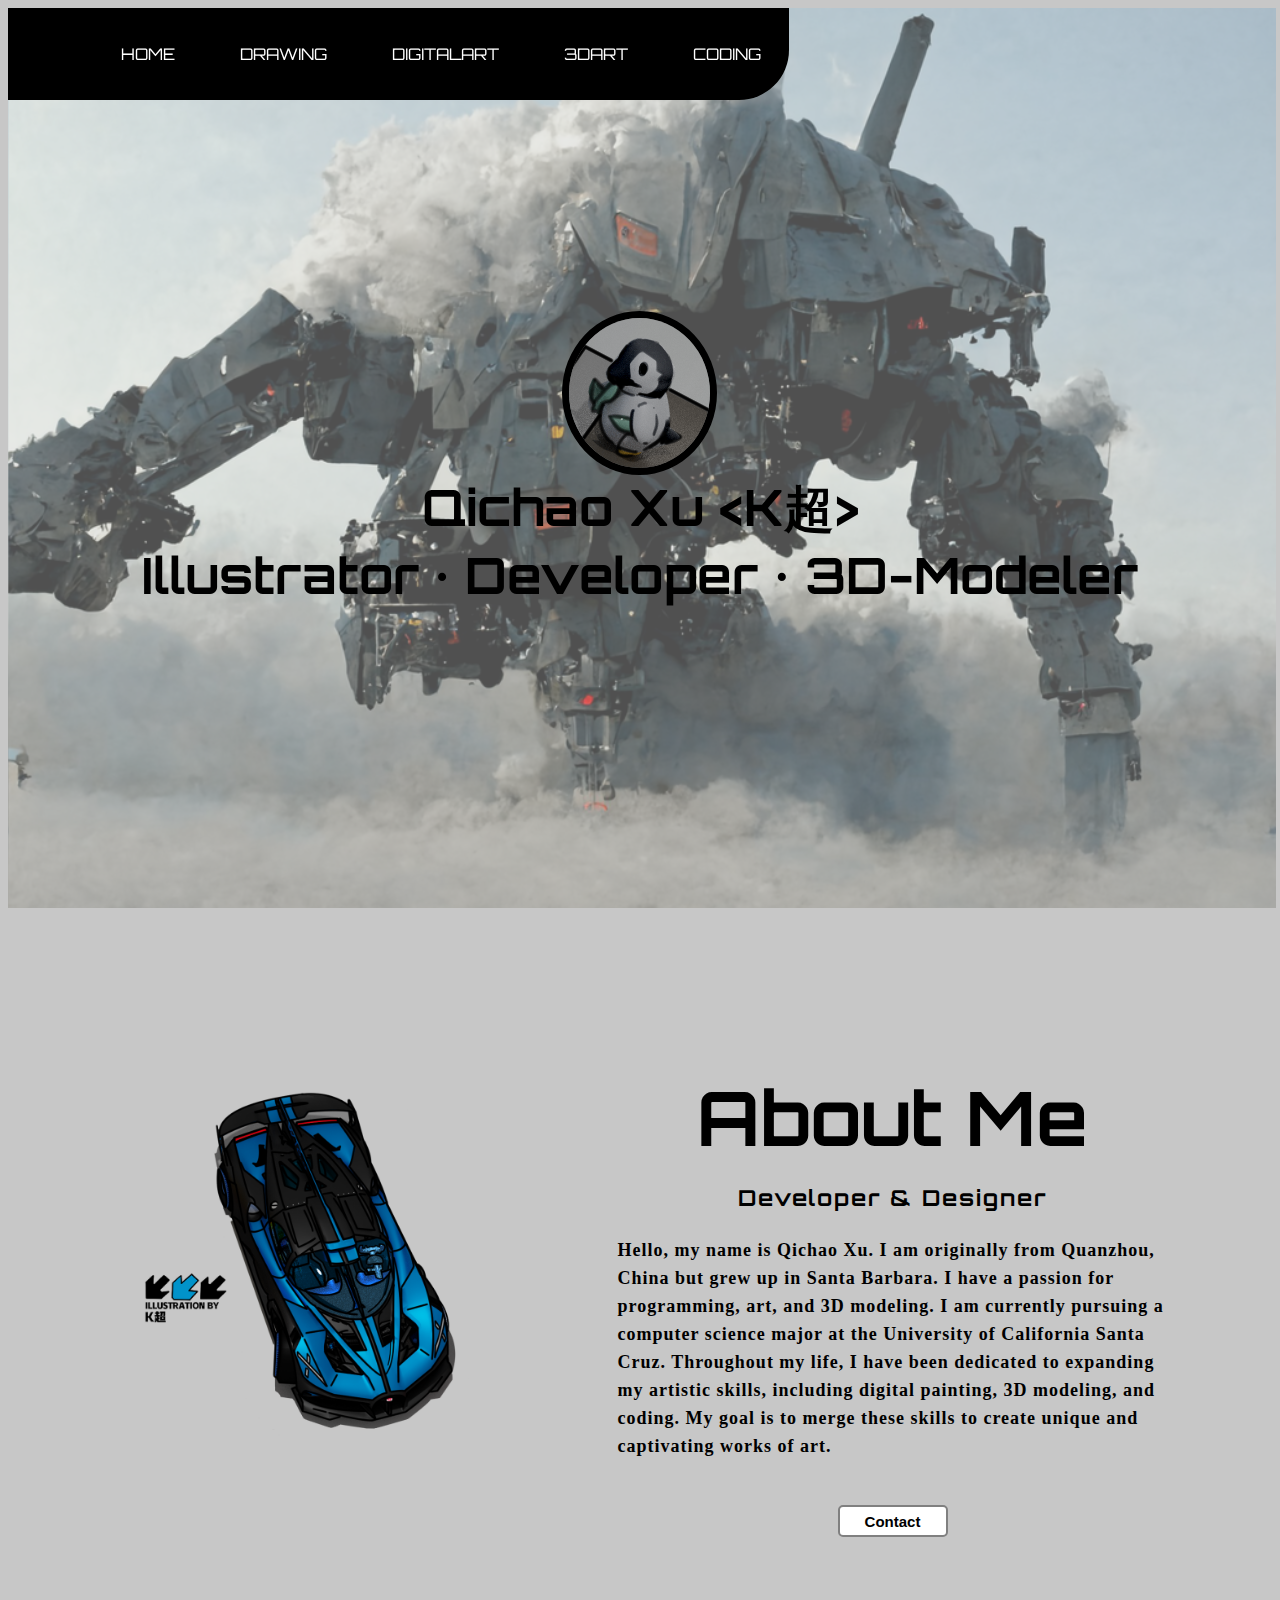
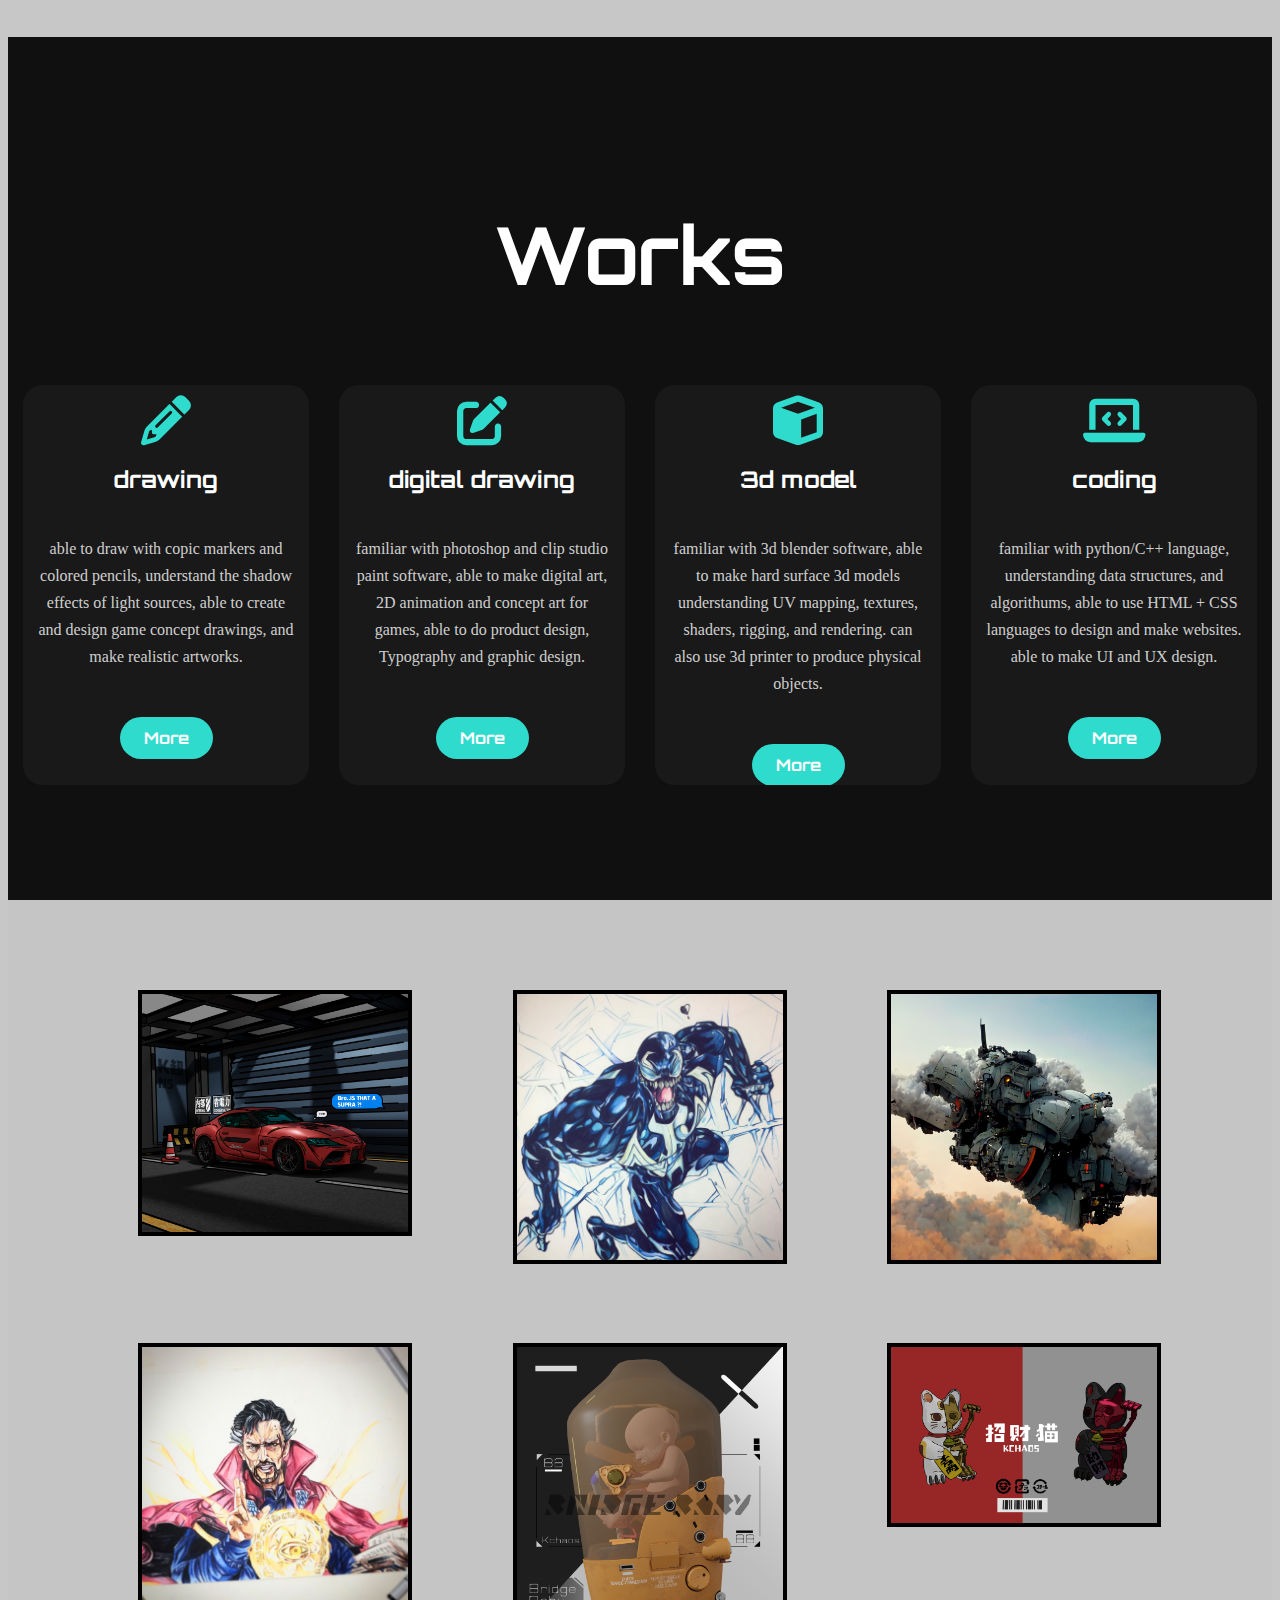
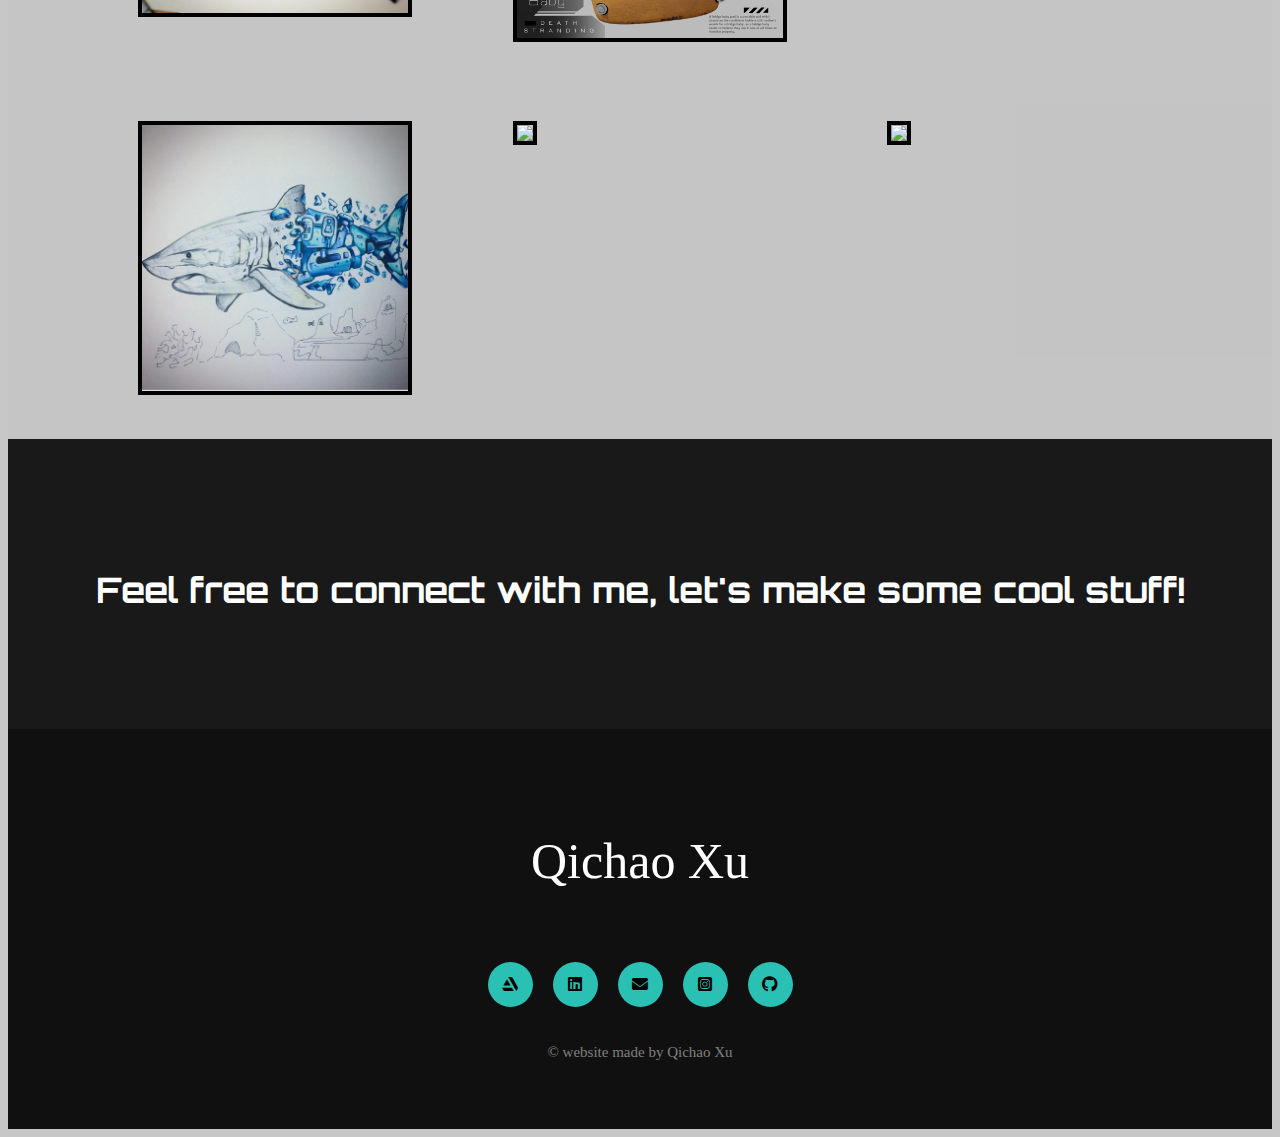
==== index.html @ c6138698 "Update index.html" ====
<!DOCTYPE html>
<html lang="en">

<head>
    <meta charset="UTF-8">
    <meta name="viewport" content="width = device-width,initial-scale = 1.0">
    <link rel="stylesheet" href="kchaos.css">
    <script src="nav.js" defer></script>
    <title>kchaos's website</title>
    <link rel = "shortcut icon" type = "image/png" href = "images/icon.jpg">

</head>
<!---navigate bar-->

<body>
    <header class="primary-header flex">
        <!--logo 
        div
            <img
        </div-->
        <!--<button class="mobile-nav-toggle" data-visible = "false" aria-controls="primary-navigation" aria-expanded="false">
            <span class="sr-only">Menu</span>
            
        </button>-->
            <nav>
                <input type = "checkbox" id = "check">
                <label for = "check" class = "checkbtn">
                    <i class = "fas fa-bars"></i>
                </label>
                <ul id="primary-navigation" class="primary-navigation flex">
                    <li class="active"><a href="index.html">
                        <span aria-hidden="true"></span>Home
                    </a></li>
                    <li><a href="drawing.html">
                        <span aria-hidden="true"></span>Drawing
                    </a></li>
                <li><a href="digitaldrawing.html">
                        <span aria-hidden="true"></span>DigitalArt
                    </a></li>
                <li><a href="modeling.html">
                        <span aria-hidden="true"></span>3DArt
                    </a></li>
                <li><a href="coding.html">
                        <span aria-hidden="true"></span>Coding
                    </a></li>
                </ul>
            </nav>
    </header>
    <!--background image-->
    <span id="home"></span>
    <div class="background-img">
        <!--links for font-->
        <link rel="preconnect" href="https://fonts.googleapis.com">
        <link rel="preconnect" href="https://fonts.gstatic.com" crossorigin>
        <link href="https://fonts.googleapis.com/css2?family=Orbitron:wght@700&display=swap" rel="stylesheet">
    </div>
    <!--top container-->
    <section class="home">
        <div class="container">
            <div class="profile">
                <img src="images/ICE..png">
                <div>
                    <h1>Qichao Xu &#60;K超&#62;</h1>
                    <h5>Illustrator &#183; Developer
                        &#183; 3D-Modeler</h5>
                </div>
            </div>

        </div>
    </section>

    <!--about section-->
    <section class="about">
        <div class="main">
            <div><img src="images/buggaFINAL.png"></div>
            <div class="about-text">
                <div>
                <h2><span id="about"></span>About Me</h2>
                <h5>Developer & <span>Designer</span></h5>
                <p>Hello, my name is Qichao Xu. I am originally from Quanzhou, China but grew up in Santa Barbara. I have a passion for programming, art, and 3D modeling. I am currently pursuing a computer science major at the University of California Santa Cruz. Throughout my life, I have been dedicated to expanding my artistic skills, including digital painting, 3D modeling, and coding. My goal is to merge these skills to create unique and captivating works of art.

                 <p>
                </div>
                <a href="#social"><button class="all-button">Contact</button></a>
            </div>
        </div>
    </section>

    <!--box section-->
    <section>
        <link rel="stylesheet" href="https://cdnjs.cloudflare.com/ajax/libs/font-awesome/6.2.0/css/all.min.css">
        <!--links for the icon-->
        <div class="service">
            <span id="work"></span>
            <div class="title-bar">
                <h2>Works</h2>
            </div>
            <div class="box">
                <div class="card">
                    <i class="fa-solid fa-pencil"></i>
                    <h5>drawing</h5>
                        <div class="pra">
                            <div>
                            <p>able to draw with copic markers and colored pencils, understand the shadow effects of light sources, able to create and design game concept drawings, and make realistic artworks.</p>
                            <p style="text-align: center;">
                                <a class="button" href="/drawing.html">More</a>
                            </p>
                            </div>
                        </div>
                </div>

                <div class="card">
                    <i class="fa-solid fa-pen-to-square"></i>
                    <h5>digital drawing</h5>
                        <div class="pra">
                            <div>
                            <p>familiar with photoshop and clip studio paint software, able to make digital art, 2D animation and concept art for games, able to do product design, Typography and graphic design.</p>
                            <p style="text-align: center;">
                                <a class="button" href="digitaldrawing.html">More</a>
                            </p>
                            </div>
                        </div>
                </div>

                <div class="card">
                    <i class="fa-solid fa-cube"></i>
                    <h5>3d model </h5>
                        <div class="pra">
                            <div>
                            <p>familiar with 3d blender software, able to make hard surface 3d models understanding UV mapping, textures, shaders, rigging, and rendering. can also use 3d printer to produce physical objects.</p>
                            <p style="text-align: center;">
                                <a class="button" href="modeling.html">More</a>
                            </p>
                            </div>
                        </div>
                </div>
                <div class="card">
                    <i class="fa-solid fa-laptop-code"></i>
                    <h5>coding</h5>
                        <div class="pra">
                            <div>
                            <p>familiar with python/C++ language, understanding data structures, and algorithums, able to use HTML + CSS languages to design and make websites. able to make UI and UX design.</p>
                            <p style="text-align: center;">
                                <a class="button" href="coding.html">More</a>
                            </p>
                            </div>
                        </div>
                </div>
            </div>
        </div>
    </section>

    


    

    <!--prject section-->

    <div class="art-grid">
        <div>
            <img class="artworks" src="images/suprafinal.png">
        </div>
        <div>
            <img class="artworks" src="images/venom.jpg">
        </div>
        <div>
            <img class="artworks" src="images/mecha5.png">
        </div>
        <div>
            <img class="artworks" src="images/doctor strange.jpg">
        </div>
        <div>
            <img class="artworks" src="images/bbpod.png">
        </div>
        <div>
            <img class="artworks" src="images/luckycat.png">
        </div>
        <div>
            <img class="artworks" src="images/shark.jpg">
        </div>
        <div>
            <img class="artworks" src="images/kojimap.jpg">
        </div>
        <div>
            <img class="artworks" src="images/doraemon..png">
        </div>
    </div>


    <!--contact info-->
    <div class="contactinfo"><span id="social"></span>
        <p>Feel free to connect with me, let's make some cool stuff!</p>
    </div>

    <!--footer-->
    <footer>
        <p style="font-size:50px;color:white;">Qichao Xu</p>
        <div class="social">
            <a href="https://kchaosx.artstation.com/" target="_blank"><i class="fa-brands fa-artstation"></i></a>
            <a href="https://www.linkedin.com/in/qichao-xu-5527231b6/" target="_blank"><i class="fa-brands fa-linkedin"></i></a>
            <a href="mailto:qichaoxu805@gmail.com"><i class="fa-solid fa-envelope"></i></a>
            <!--<a href="#"><i class="fa-brands fa-weixin"></i></a>-->
            <a href="https://www.instagram.com/kachxw_x/" target="_blank"><i class="fa-brands fa-square-instagram"></i></a>
            <a href="https://github.com/qxu1" target = "_blank"><i class="fa-brands fa-github"></i></a>
        </div>
        <p style="font-size:15px;color:gray;"> © website made by Qichao Xu</p>
    </footer>
</body>

</html>
---- kchaos.css ----
.background-img {
    height: 100vh;
    width: 99.1%;
    background-image: url("images/mecha4.png");
    opacity: 60%;
    background-size: cover;
    background-position: center;
    position: absolute;
    overflow: hidden;
}

.drawing-background {
    height: 100vh;
    width: 99.1%;
    background-image: url("images/lineart2.jpg");
    opacity: 60%;
    background-size: cover;
    background-position: center;
    position: absolute;
}

.digitaldrawing-background {
    height: 100vh;
    width: 99.1%;
    background-image: url("images/mecha5.png");
    opacity: 40%;
    background-size: cover;
    background-position: center;
    position: absolute;
}
.coding-background {
    height: 100vh;
    width: 99.1%;
    background-image: url("images/mecha7.png");
    opacity: 40%;
    background-size: cover;
    background-position: center;
    position: absolute;
}

.modeling-background {
    height: 100vh;
    width: 99.1%;
    opacity: 40%;
    background-size: cover;
    background-position: center;
    position: absolute;
}
body{
    overflow-x: hidden;
    background-color: #c4c4c4f3;
}
/**navigation**/


nav {
    font-family: Orbitron;
    background-color: #000000;
    padding: 20px;
    position: fixed;
    border-bottom-right-radius: 50px;
    z-index: 50;

}

nav ul {
    float: left;
}

nav li {
    display: inline;
    padding-left: 45px;
}

nav li a {
    color: white;
    text-decoration: none;
    padding: 8px;
    transition: .3s ease;
    text-transform: uppercase
}

nav li a:hover {
    color:white;
    background-color: #33ffeed8;
    border-radius: 100px;

}

nav ul #contact a {
    color: white;
    transition: 1s ease;
}

nav ul #contact a:hover {
    color: black;
    background-color: #eb0869;
    border-radius: 100px;
}

.primary-header {
    align-items: center;
}


    /**background: hsl(0 0% 0% / 0.5);
    backdrop-filter: blur(1rem);**/


@supports (backdrop-filter: blur(1rem)) {
    .primary-navigation {
        background: rgba(0, 0, 0, 0.1);
        backdrop-filter: blur(1rem)
    }
}
.checkbtn{
    font-size:30px;
    color:white;
    float:right;
    line-height:82px;
    margin-right:40px;
    cursor:pointer;
    display:none;
}
#check{
    display:none;
}

@media(max-width:50em) {
 
    .checkbtn{
        display:block;
    }
    .checkbtn:hover{
        transform:scale(1.3);
        transition:0.5s;
    }
    .primary-navigation {
        position: fixed;
        width: 100%;
        height:100vh;
        background: hsl(0 0 40% / 0.9);
        backdrop-filter: blur(0.7rem);
        top:80px;
        left:-110%;
        text-align:center;
        transition: transform 350ms ease-out;
    }
    nav {
        background-color: #000000;
        padding-right: 100%;
        padding-bottom: 2px;
        padding-top:4px;
    
    }
    nav ul li{
        display:block;
        margin-right:100px;
        margin-top:45px;
        line-height: 30px;

    }
    nav ul li a{
        font-size:30px;
        color:#000000;
	background-color: white;
        border-radius: 100px;
    }
    nav li a:hover {
        color:white;
        background-color: gray;
    
    }

    #check:checked ~ ul{
        left:0;
        transition:1s;
    }
}


/**headpage**/
.home {
    font-family: Orbitron;
    min-height: 100vh;
    width: 100%;
    display: flex;
    align-items: center;
    justify-content: center;
    position: relative;
}

.container {
    padding: 2em;
    display: flex;
    grid-gap: 2em;
    grid-template-columns: auto;
}

.container h1 {
    color: black;
    font-size: 4rem;
    text-align: center;
}

.container h5{
    color:black;
    font-size: 3rem;
    text-align: center;
}
.profile img {
    border-radius: 50%;
    border: 7px solid black;
}
@media (max-width:50em) {
    .container h1{
        font-size:30px;
        margin:auto;
    }
    .container h5{
        font-size: 30px;
        margin: 20px 20px 20px;
        padding:auto;
    }
    .profile img {
        border-radius: 50%;
        border: 7px solid black;
        margin:auto;
        display:block;
        
    }

}
@media (min-width:50em) {
    .container h1{
        font-size:50px;
        margin:auto;
    }
    .container h5{
        font-size: 50px;
        margin:auto;
        padding:auto;
    }
    .profile img {
        border-radius: 50%;
        border: 7px solid black;
        margin:auto;
        display:block;
        
    }
}

/**aboutsection**/
.about {
    width: 100%;
    padding: 100px 0px;
    background-color: #c6c6c6f3;
    position: flex;
}

.content-section{
	float: left;
	width: 55%;
}
.image-section{
	float: right;
	width: 40%;
}
.image-section img{
	width: 100%;
	height: auto;
}
.about img {
    height: auto;
    width: 430px;
}

.about-text {
    width: 550px;
    
}

.main {
    width: 1130px;
    max-width: 95%;
    margin: 0 auto;
    display: flex;
    align-items: center;
    justify-content: space-around;
}

.about-text h2 {
    font-family: Orbitron;
    font-size: 75px;
    text-transform: capitalize;
    font-weight: bold;
    margin-bottom: 20px;
    text-align: center;
    position: flex;
}

.about-text h5 {
    font-family: Orbitron;
    color: black;
    font-weight: bold;
    letter-spacing: 2px;
    font-size: 22px;
    margin-bottom: 25px;
    text-transform: capitalize;
    text-align: center;
}

.about-text p {
    color: black;
    letter-spacing: 1px;
    line-height: 28px;
    font-size: 18px;
    margin-bottom: 45px;
    font-weight: bold;
}



.all-button {
    background-color: white;
    color: black;
    border-color: gray;
    border-radius: 5px;
    border-style: solid;
    height: 32px;
    width: 110px;
    font-weight: bold;
    font-size: 15px;
    cursor: pointer;
    transition: background-color 1s;
    color: 1s;
    vertical-align: top;
    margin-left: 40%;

}

.all-button:hover {
    background-color: rgb(85, 85, 85);
    border-color: black;
    color: white;
}

.all-button:active {
    opacity: 0.7;
}
@media screen and (max-width: 768px){
	.main{
	width: 80%;
	display: block;
	margin:auto;
	padding-top:50px;
}
    .about-text{
    width: 80%;
	display: block;
	margin:auto;
}
    .about img {
    height: auto;
    width: 300px;
}
}

/**works**
.art-grid {
    background-color: #c4c4c4f3;
    display: grid;
    grid-template-columns: repeat(1,1fr);
    column-gap: 20px;
    row-gap: 25px;
    padding-bottom: 100px;
}

@media (min-width:900px){
    .art-grid{
        grid-template-columns: 1fr 1fr 1fr;
    }
}
/**/
.service {
    background: #101010;
    width: 100%;
    padding: 100px 0px;
}

.title-bar h2 {
    font-family: Orbitron;
    color: white;
    font-size: 5rem;
    text-align: center;

}

.box {
    display: grid;
    justify-content: center;
    align-items: center;
    min-height: 400px;
}

.card {
    height: 365px;
    width: 335px;
    padding: 20px 35;
    background: #191919;
    border-radius: 20px;
    margin: 15px;
    position: relative;
    overflow: scroll;
    text-align: center;
    display: grid;
    justify-content: center;
    align-items: center;
    min-height: 400px;
}

.card i {
    font-size: 50px;
    display: block;
    text-align: center;
    color: #33ffeed8;
    margin:10px;
}

h5 {
    font-family: Orbitron;
    color: white;
    font-size: 23px;
    margin:10px;
}

.pra p {
    color: rgba(255, 255, 255, 0.8);
    font-size: 16px;
    line-height: 27px;
    margin-bottom: 25px;
    padding:15px;
}

.card .button {
    font-family: Orbitron;
    background-color: #33ffeed8;
    color: white;
    text-decoration: none;
    border: 2px solid transparent;
    font-weight: bold;
    padding: 9px 22px;
    border-radius: 30px;
    transition: .4s;

}

.card .button:hover {
    color: black;
    background-color: #eb0869;
    cursor: pointer;
}
/**alternatiev**/

/**contact**/
.contactinfo {
    width: 100%;
    height: 290px;
    background: #191919;
    display: flex;
    align-items: center;
    flex-direction: column;
    justify-content: center;
}

.contactinfo p {
    font-family: Orbitron;
    color: white;
    font-size: 2.2rem;
    font-weight: bold;
    margin-bottom: 25px;
    text-align:center;
}

footer {
    position: relative;
    width: 100%;
    height: 400px;
    background: #101010;
    display: flex;
    flex-direction: column;
    align-items: center;
    justify-content: center;

}
@media (max-width:50em) {
    .contactinfo p {
        font-family: Orbitron;
        color: white;
        font-size: 20px;
        font-weight: bold;
        margin-bottom: 25px;
        text-align:center;
    }

}

.social {
    display: flex;
}

.social a {
    width: 45px;
    height: 45px;
    display: flex;
    align-items: center;
    justify-content: center;
    background: #33ffeebd;
    border-radius: 50%;
    margin: 22px 10px;
    color: black;
    text-decoration: none;
}

.social a:hover {
    transform: scale(1.3);
    transition: .3s;
}
/**artwork**/
.artworks {
    border: 4px solid black;
    width: 75%;
    margin-top: 50px;
    margin-left: 50px;

}

.art-grid {
    background-color: #c4c4c4f3;
    display: grid;
    grid-template-columns: repeat(1, 1fr);
    column-gap: 20px;
    row-gap: 25px;
    padding: 40px 80px;
}

@media (min-width:900px) {
    .art-grid {
        grid-template-columns: 1fr 1fr 1fr;
    }
    .box {
        display: flex;
        justify-content: center;
        align-items: center;
        min-height: 400px;
    }
}


/**.artworks:hover {
    transform: scale(1.2);
    transition: 1s;
}**/

::-webkit-scrollbar
{
    width: 5px;

}
::-webkit-scrollbar-thumb{
    background: linear-gradient(transparent,#33ffeed8);
    border-radius: 6px;
}
::-webkit-scrollbar-track{
    background:#101010;
}
::-webkit-scrollbar-corner{
    background:#101010;
}
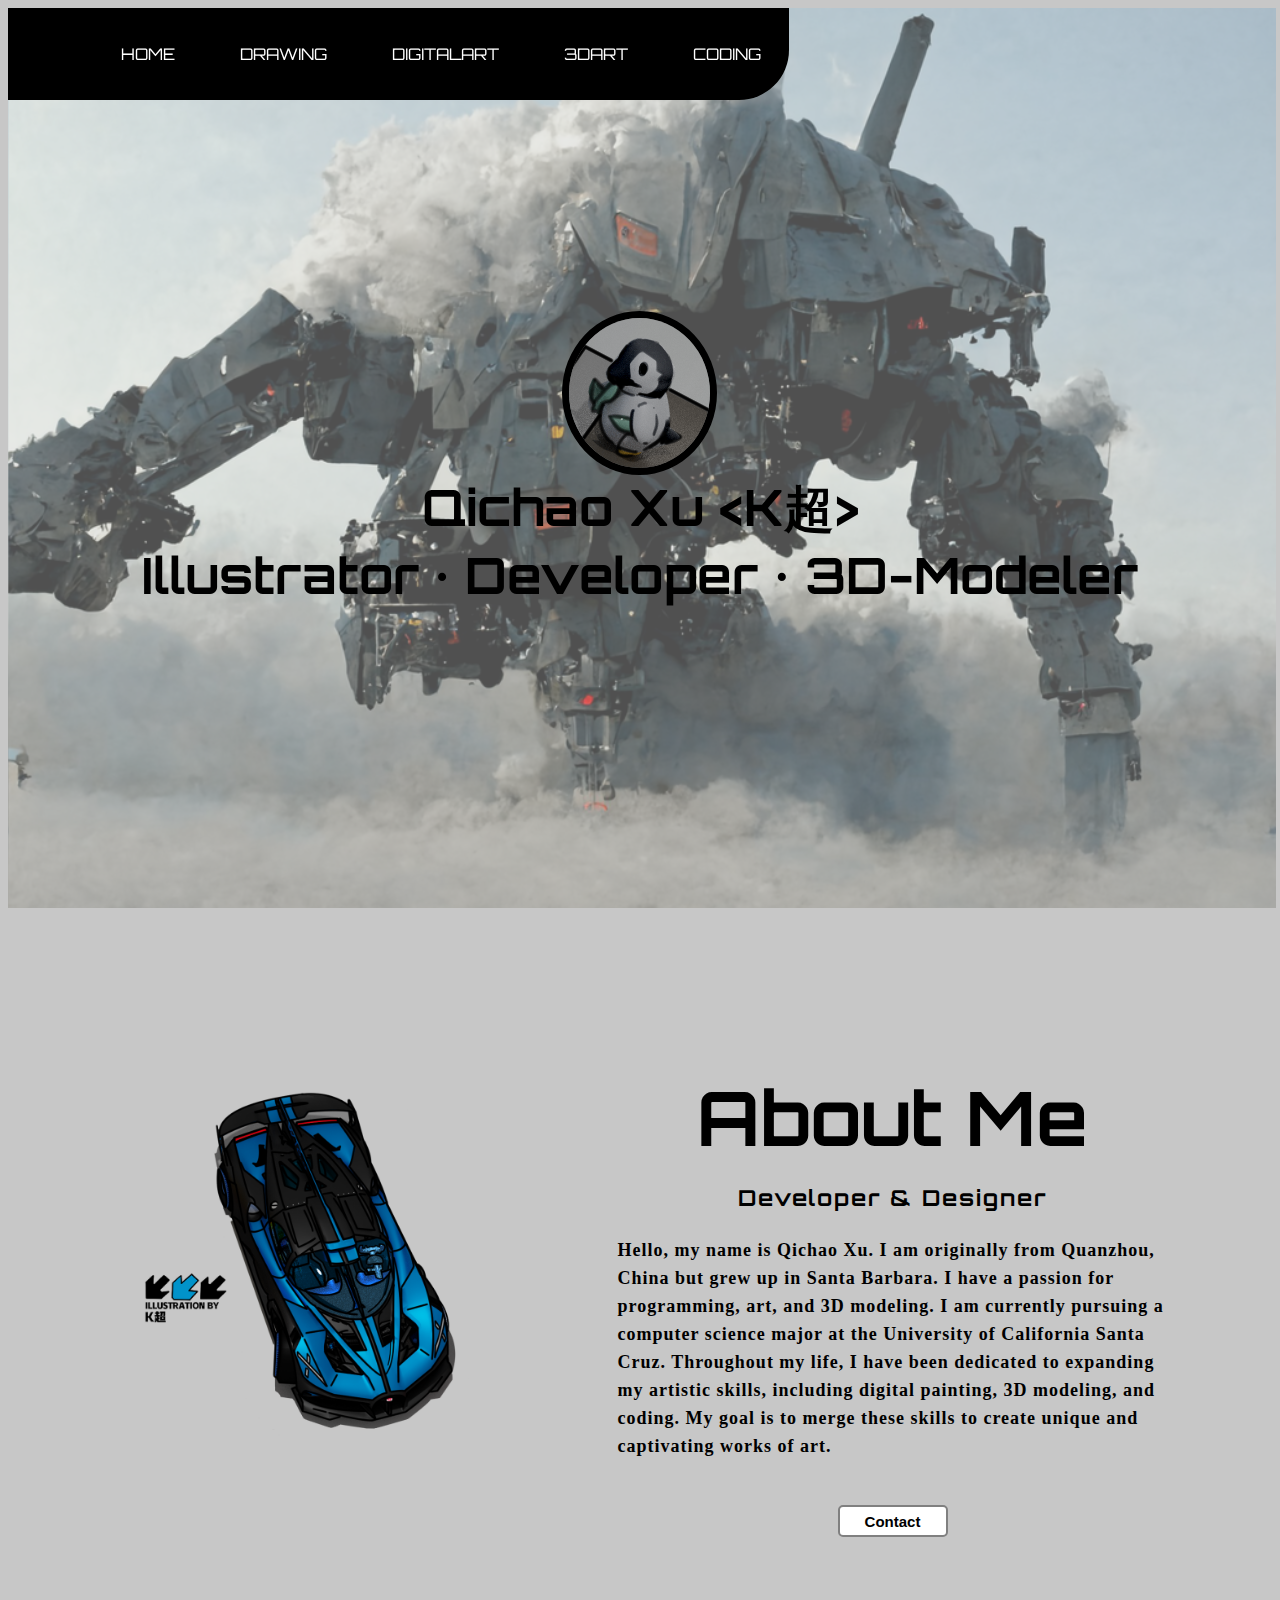
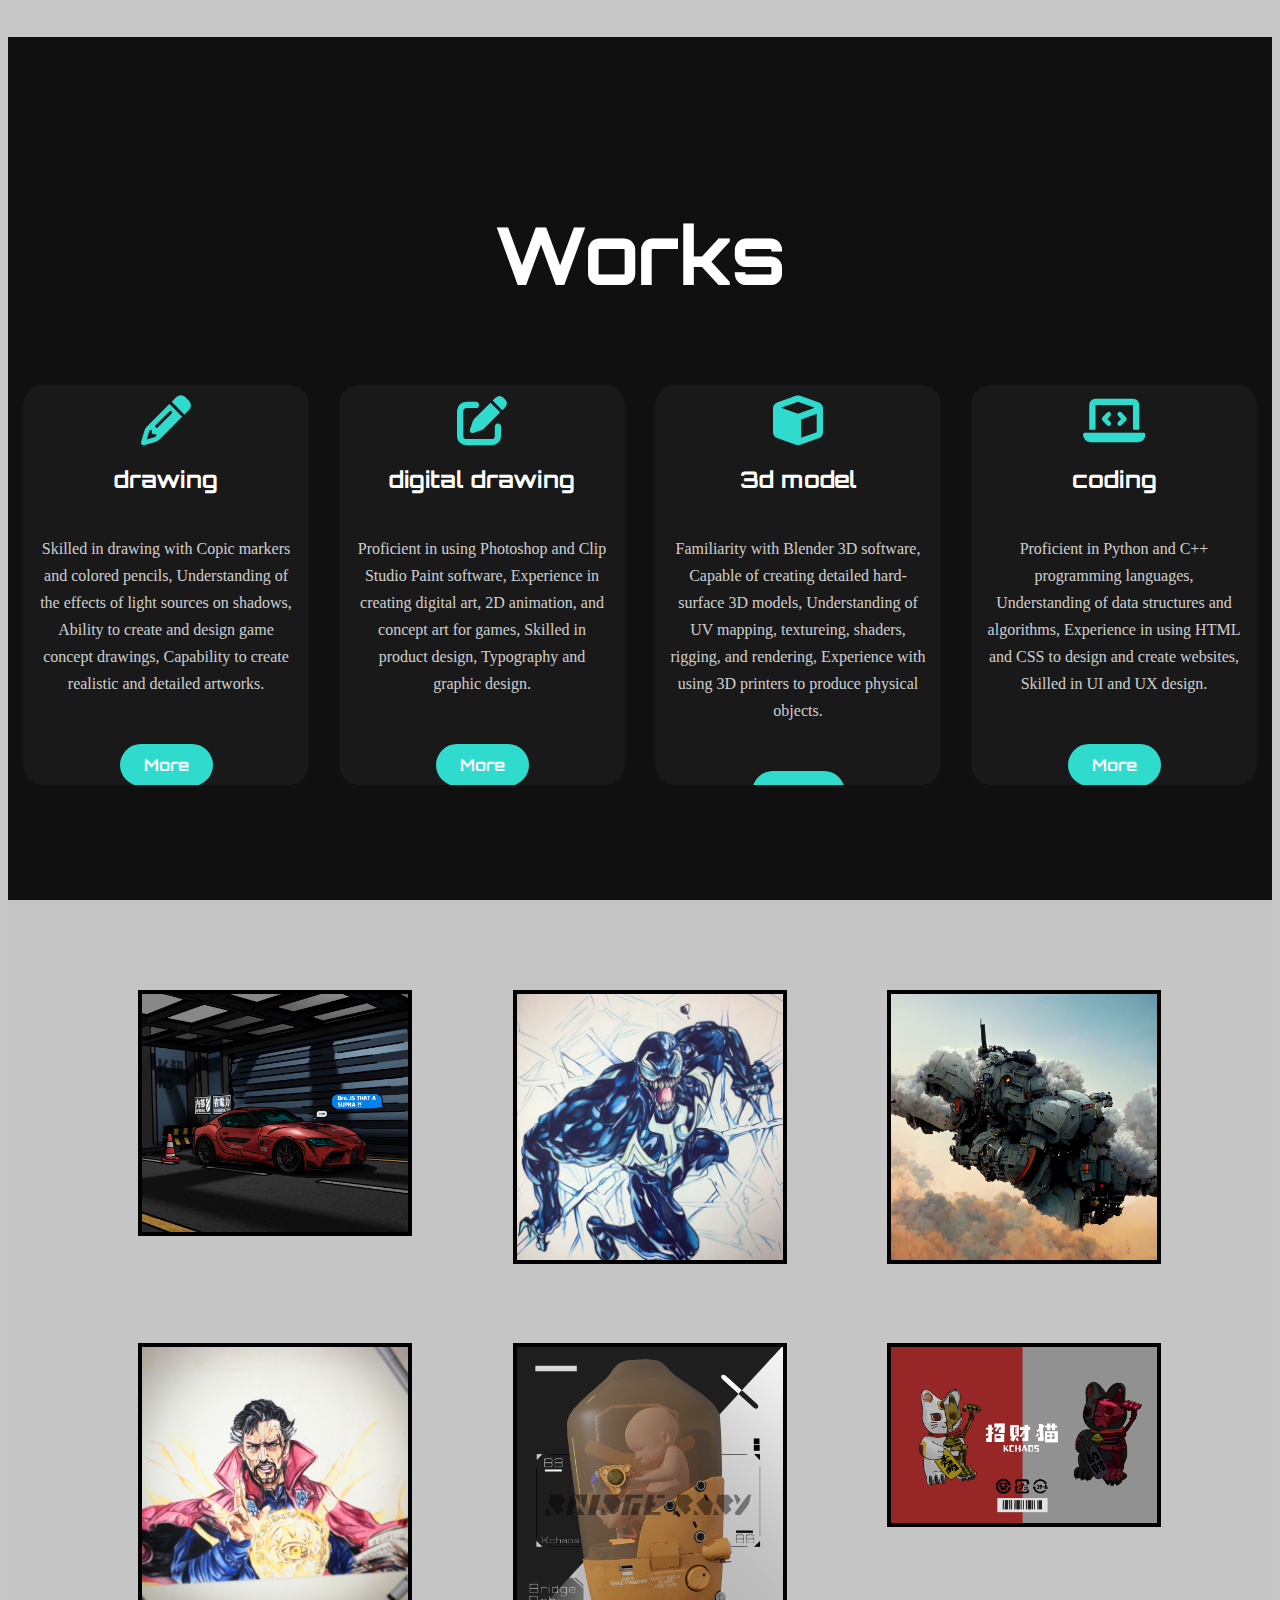
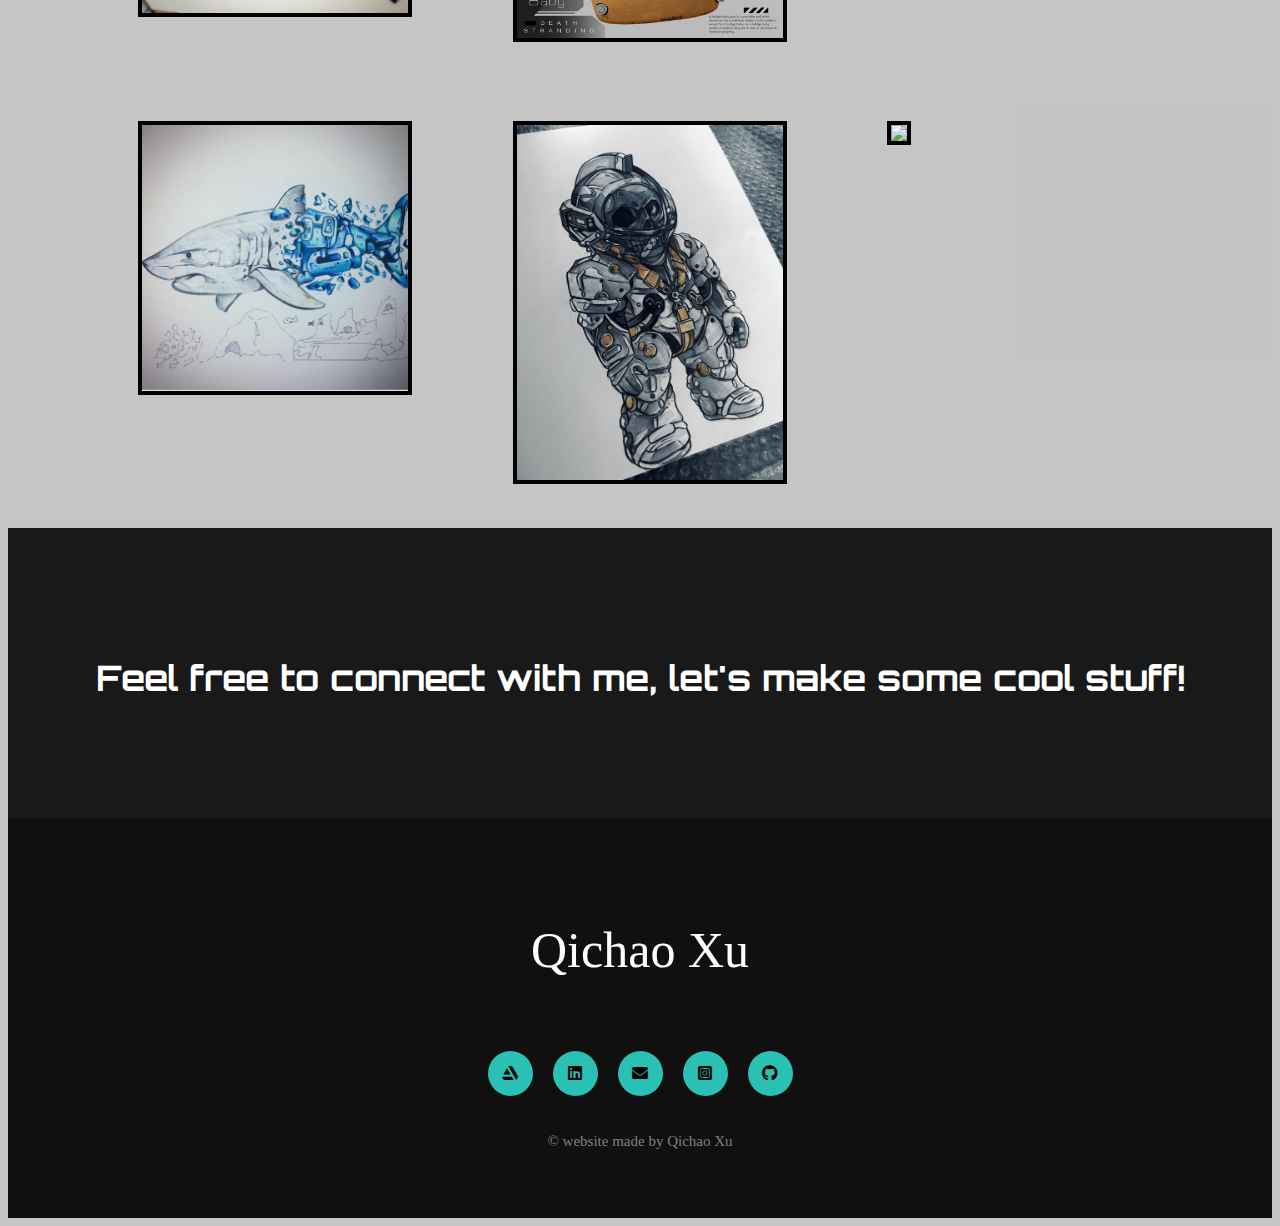
==== commit 4ab6c99e: "Update index.html" ====
--- a/index.html
+++ b/index.html
@@ -101,7 +101,7 @@
                     <h5>drawing</h5>
                         <div class="pra">
                             <div>
-                            <p>able to draw with copic markers and colored pencils, understand the shadow effects of light sources, able to create and design game concept drawings, and make realistic artworks.</p>
+                            <p>Skilled in drawing with Copic markers and colored pencils, Understanding of the effects of light sources on shadows, Ability to create and design game concept drawings, Capability to create realistic and detailed artworks.</p>
                             <p style="text-align: center;">
                                 <a class="button" href="/drawing.html">More</a>
                             </p>
@@ -114,7 +114,7 @@
                     <h5>digital drawing</h5>
                         <div class="pra">
                             <div>
-                            <p>familiar with photoshop and clip studio paint software, able to make digital art, 2D animation and concept art for games, able to do product design, Typography and graphic design.</p>
+                            <p>Proficient in using Photoshop and Clip Studio Paint software, Experience in creating digital art, 2D animation, and concept art for games, Skilled in product design, Typography and graphic design.</p>
                             <p style="text-align: center;">
                                 <a class="button" href="digitaldrawing.html">More</a>
                             </p>
@@ -127,7 +127,7 @@
                     <h5>3d model </h5>
                         <div class="pra">
                             <div>
-                            <p>familiar with 3d blender software, able to make hard surface 3d models understanding UV mapping, textures, shaders, rigging, and rendering. can also use 3d printer to produce physical objects.</p>
+                            <p>Familiarity with Blender 3D software, Capable of creating detailed hard-surface 3D models, Understanding of UV mapping, textureing, shaders, rigging, and rendering, Experience with using 3D printers to produce physical objects.</p>
                             <p style="text-align: center;">
                                 <a class="button" href="modeling.html">More</a>
                             </p>
@@ -139,7 +139,7 @@
                     <h5>coding</h5>
                         <div class="pra">
                             <div>
-                            <p>familiar with python/C++ language, understanding data structures, and algorithums, able to use HTML + CSS languages to design and make websites. able to make UI and UX design.</p>
+                            <p>Proficient in Python and C++ programming languages, Understanding of data structures and algorithms, Experience in using HTML and CSS to design and create websites, Skilled in UI and UX design.</p>
                             <p style="text-align: center;">
                                 <a class="button" href="coding.html">More</a>
                             </p>
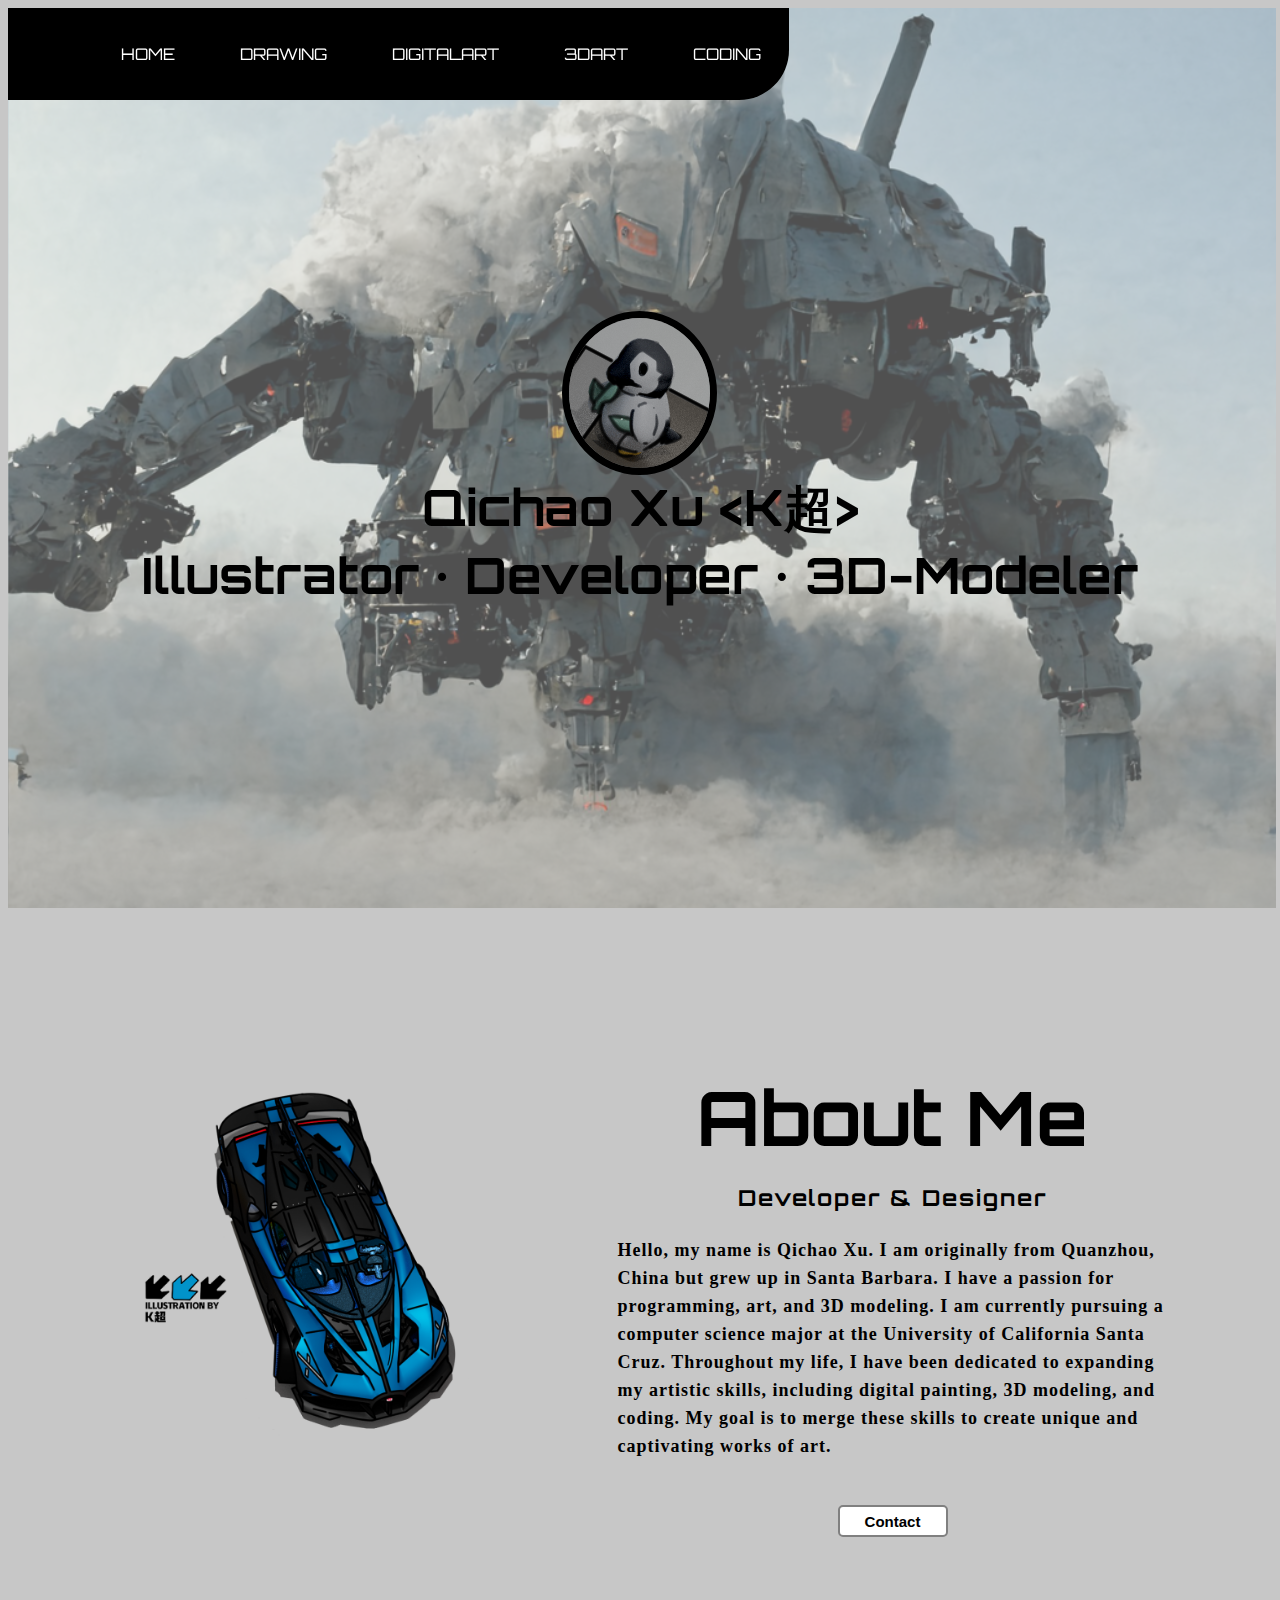
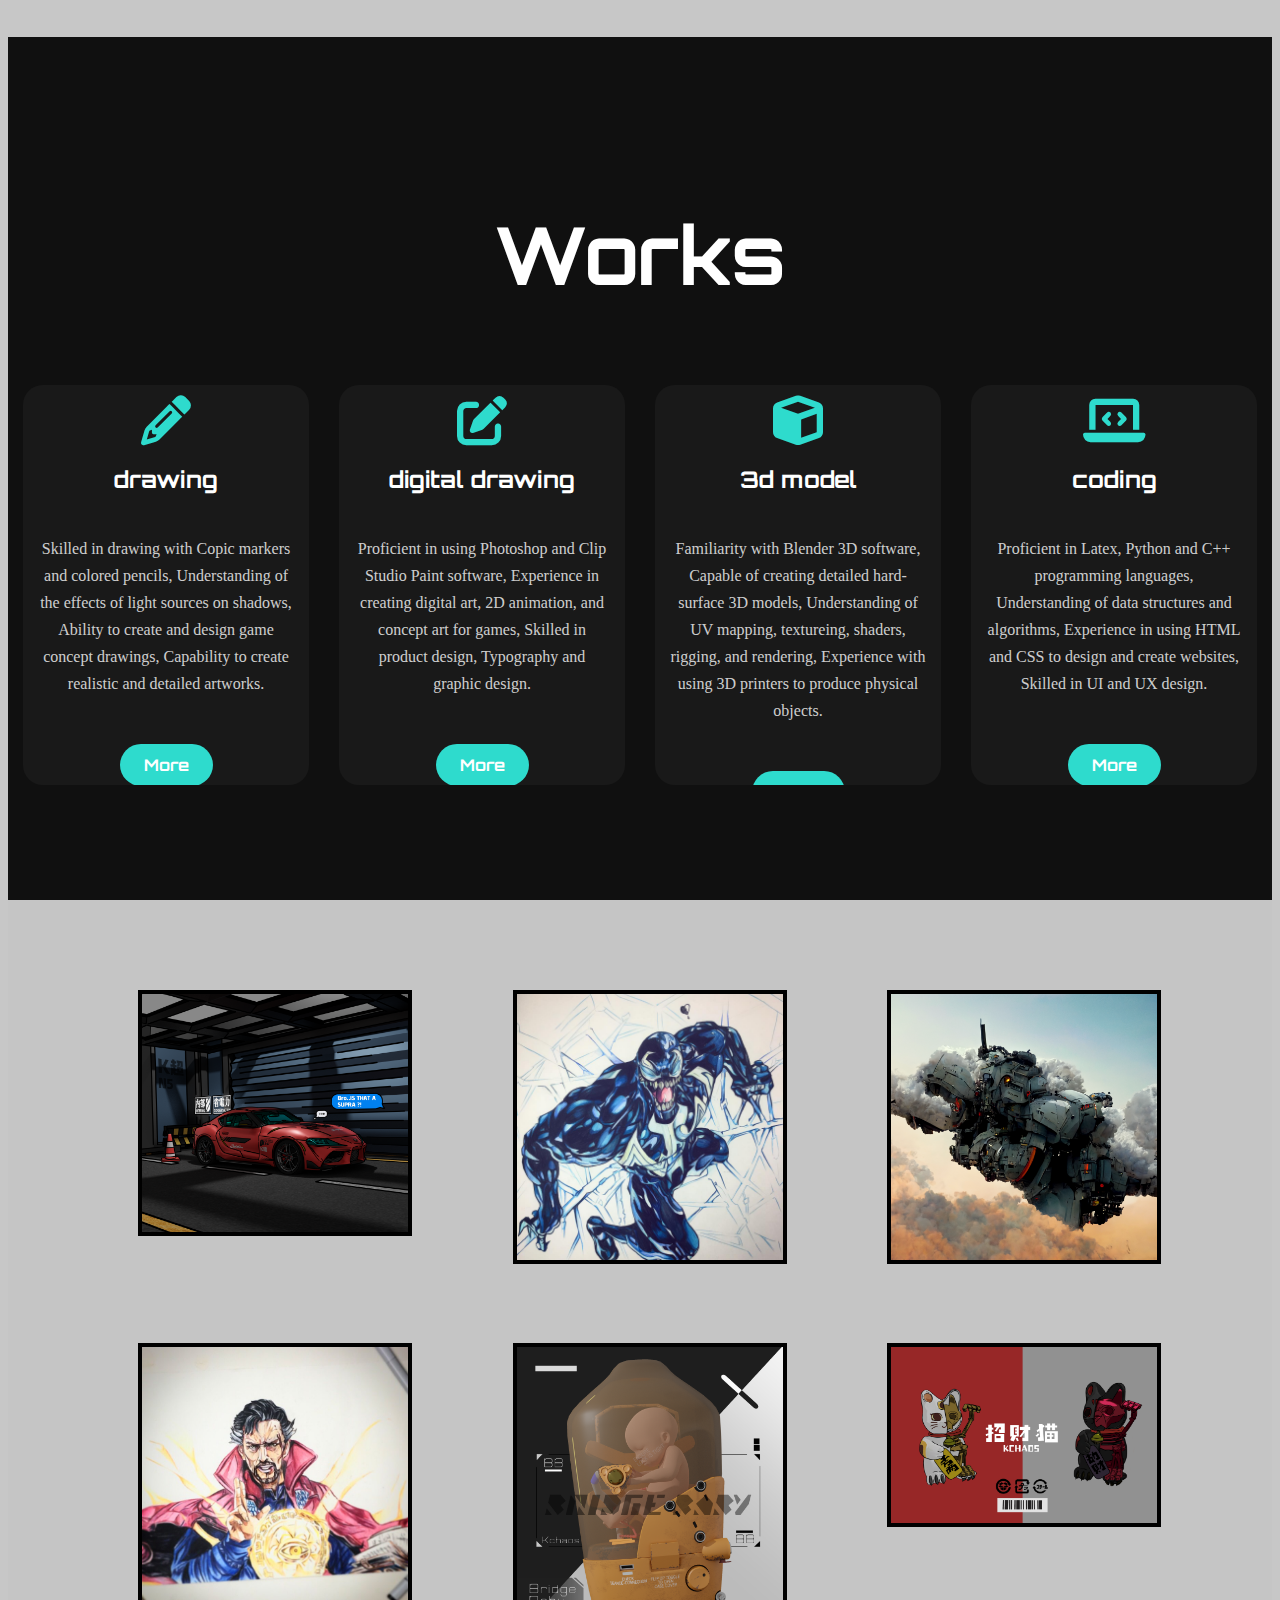
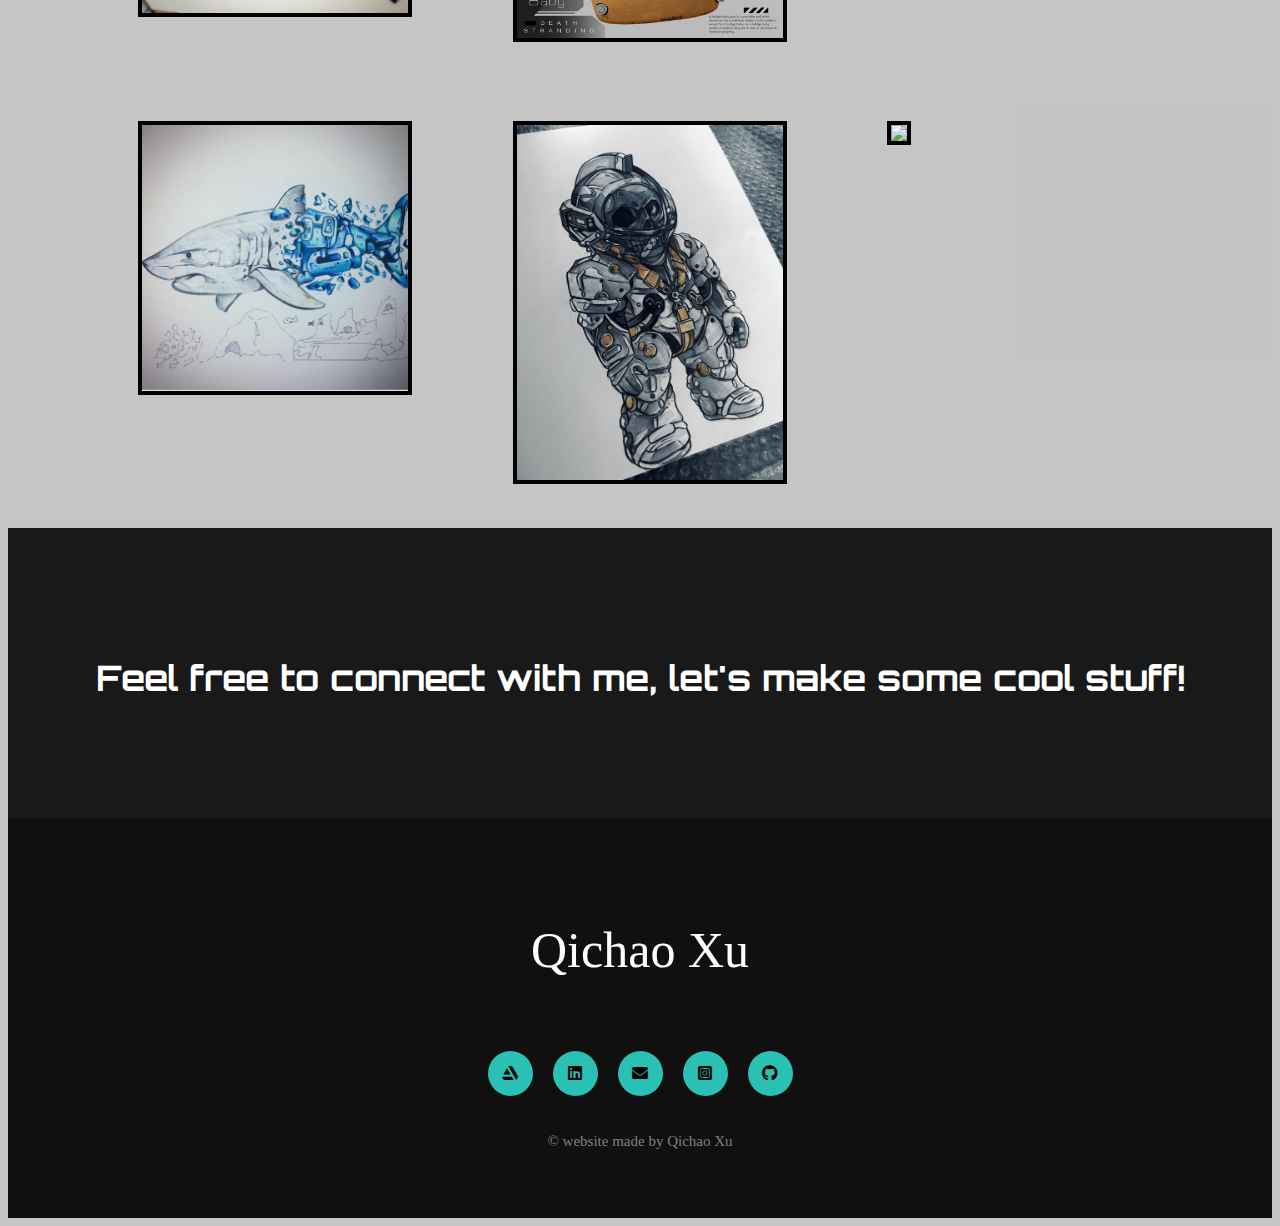
==== commit ab5770c3: "Update index.html" ====
--- a/index.html
+++ b/index.html
@@ -139,7 +139,7 @@
                     <h5>coding</h5>
                         <div class="pra">
                             <div>
-                            <p>Proficient in Python and C++ programming languages, Understanding of data structures and algorithms, Experience in using HTML and CSS to design and create websites, Skilled in UI and UX design.</p>
+                            <p>Proficient in Latex, Python and C++ programming languages, Understanding of data structures and algorithms, Experience in using HTML and CSS to design and create websites, Skilled in UI and UX design.</p>
                             <p style="text-align: center;">
                                 <a class="button" href="coding.html">More</a>
                             </p>
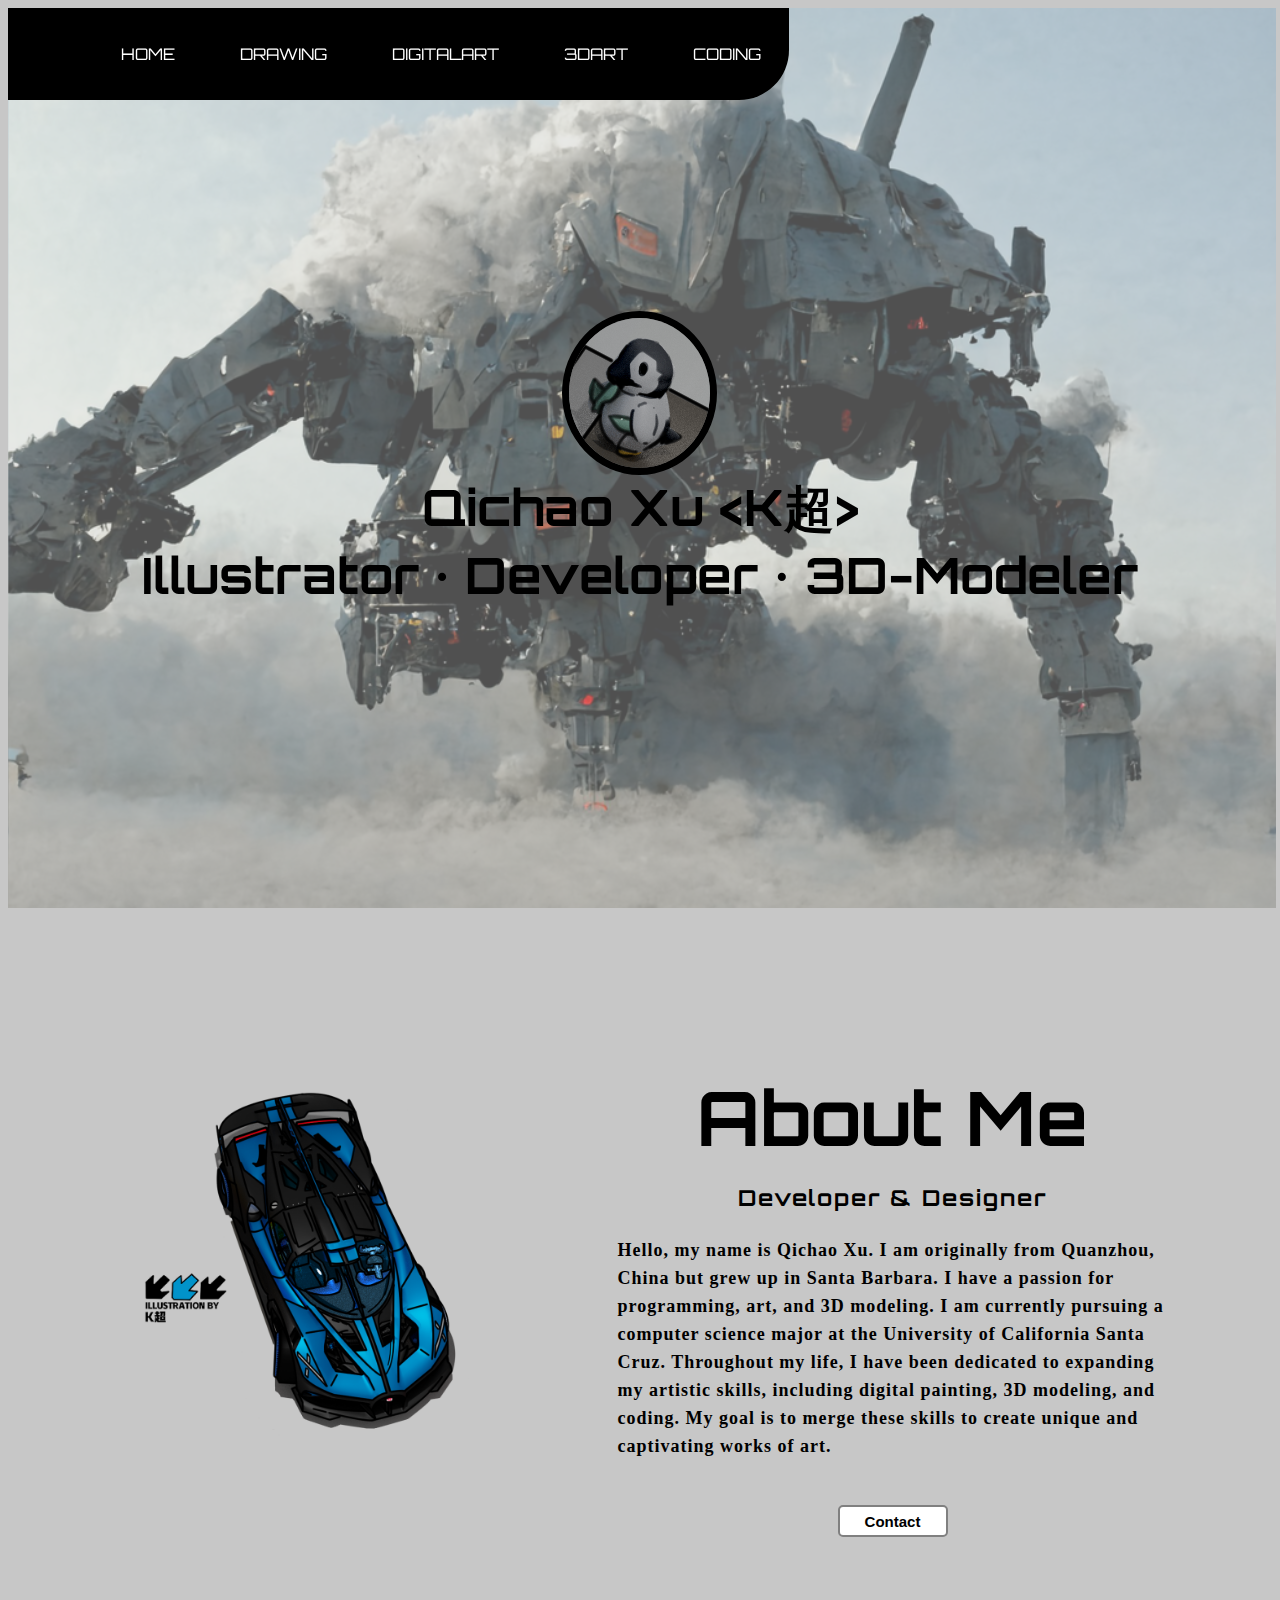
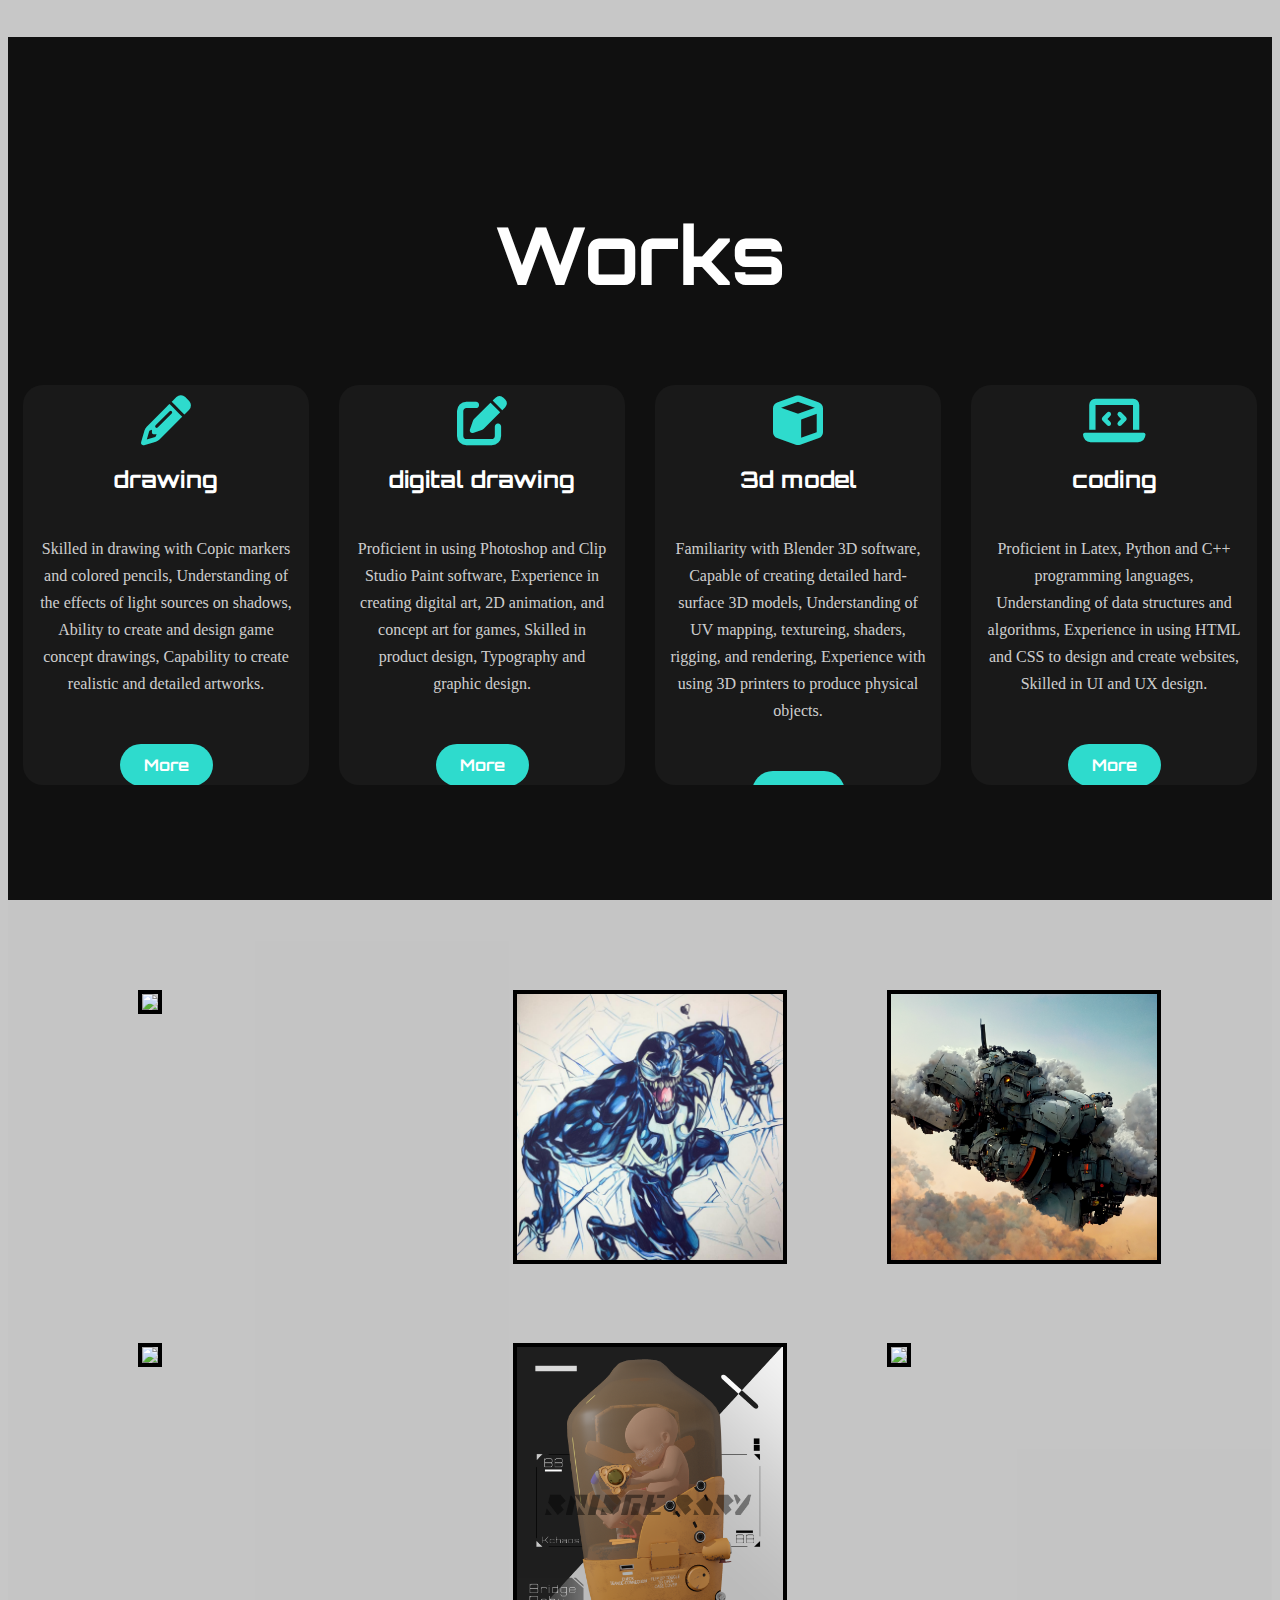
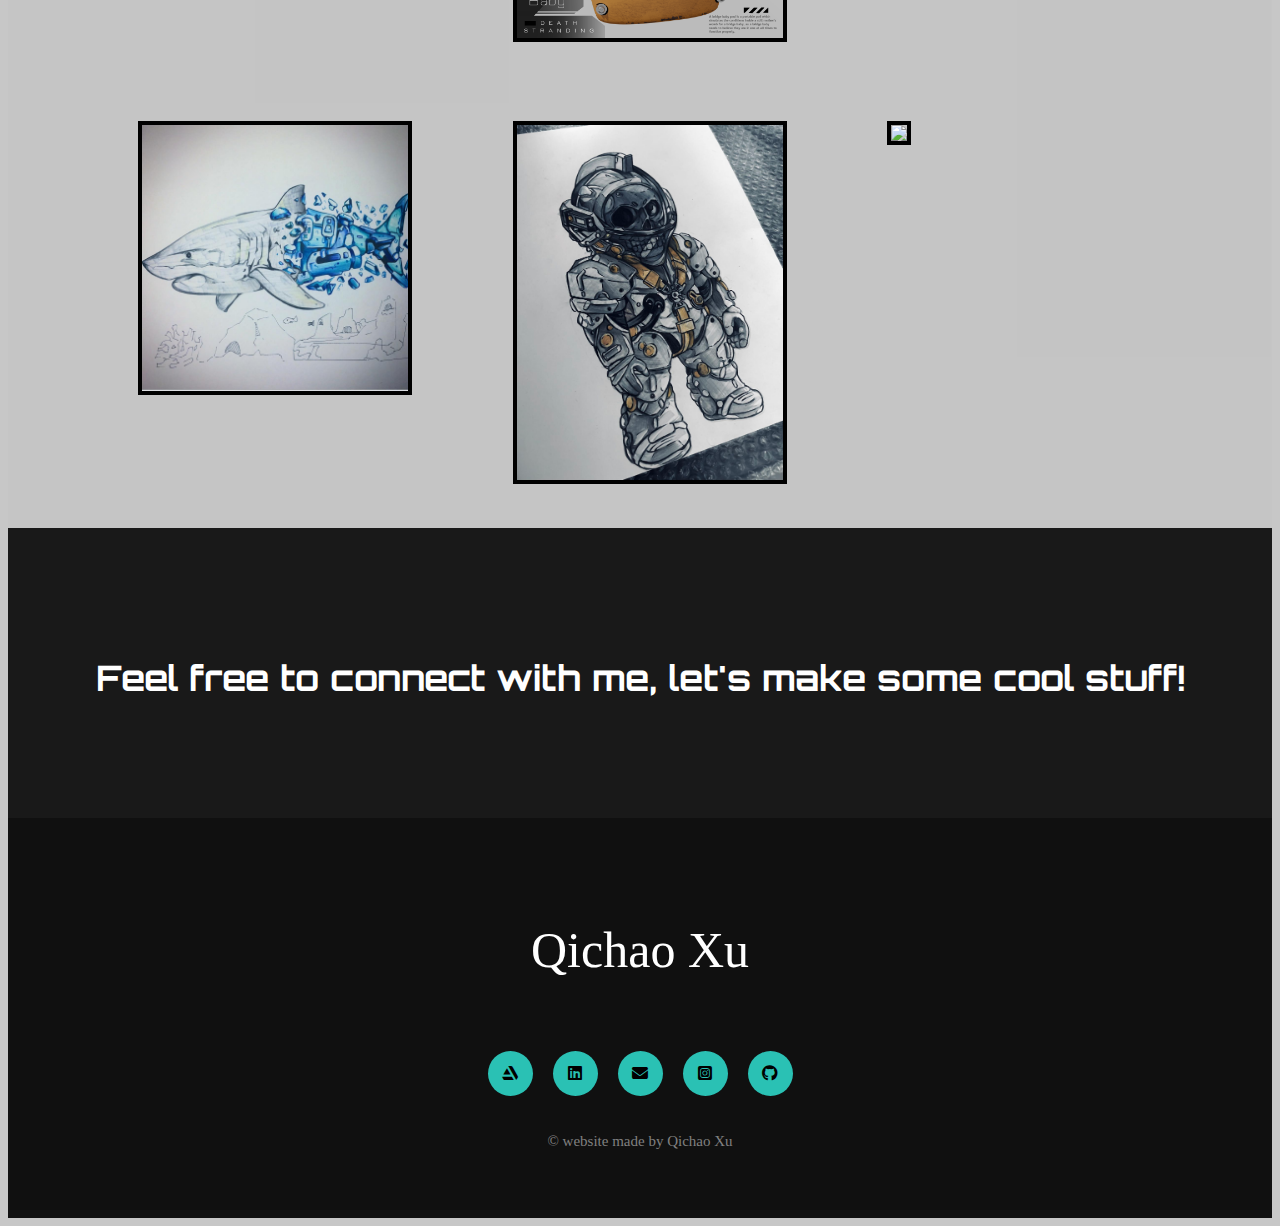
==== commit c8a9a327: "Update index.html" ====
--- a/index.html
+++ b/index.html
@@ -159,7 +159,7 @@
 
     <div class="art-grid">
         <div>
-            <img class="artworks" src="images/suprafinal.png">
+            <img class="artworks" src="images/shibainu">
         </div>
         <div>
             <img class="artworks" src="images/venom.jpg">
@@ -168,13 +168,13 @@
             <img class="artworks" src="images/mecha5.png">
         </div>
         <div>
-            <img class="artworks" src="images/doctor strange.jpg">
+            <img class="artworks" src="images/akiraheadphone2">
         </div>
         <div>
             <img class="artworks" src="images/bbpod.png">
         </div>
         <div>
-            <img class="artworks" src="images/luckycat.png">
+            <img class="artworks" src="images/astroboyart">
         </div>
         <div>
             <img class="artworks" src="images/shark.jpg">
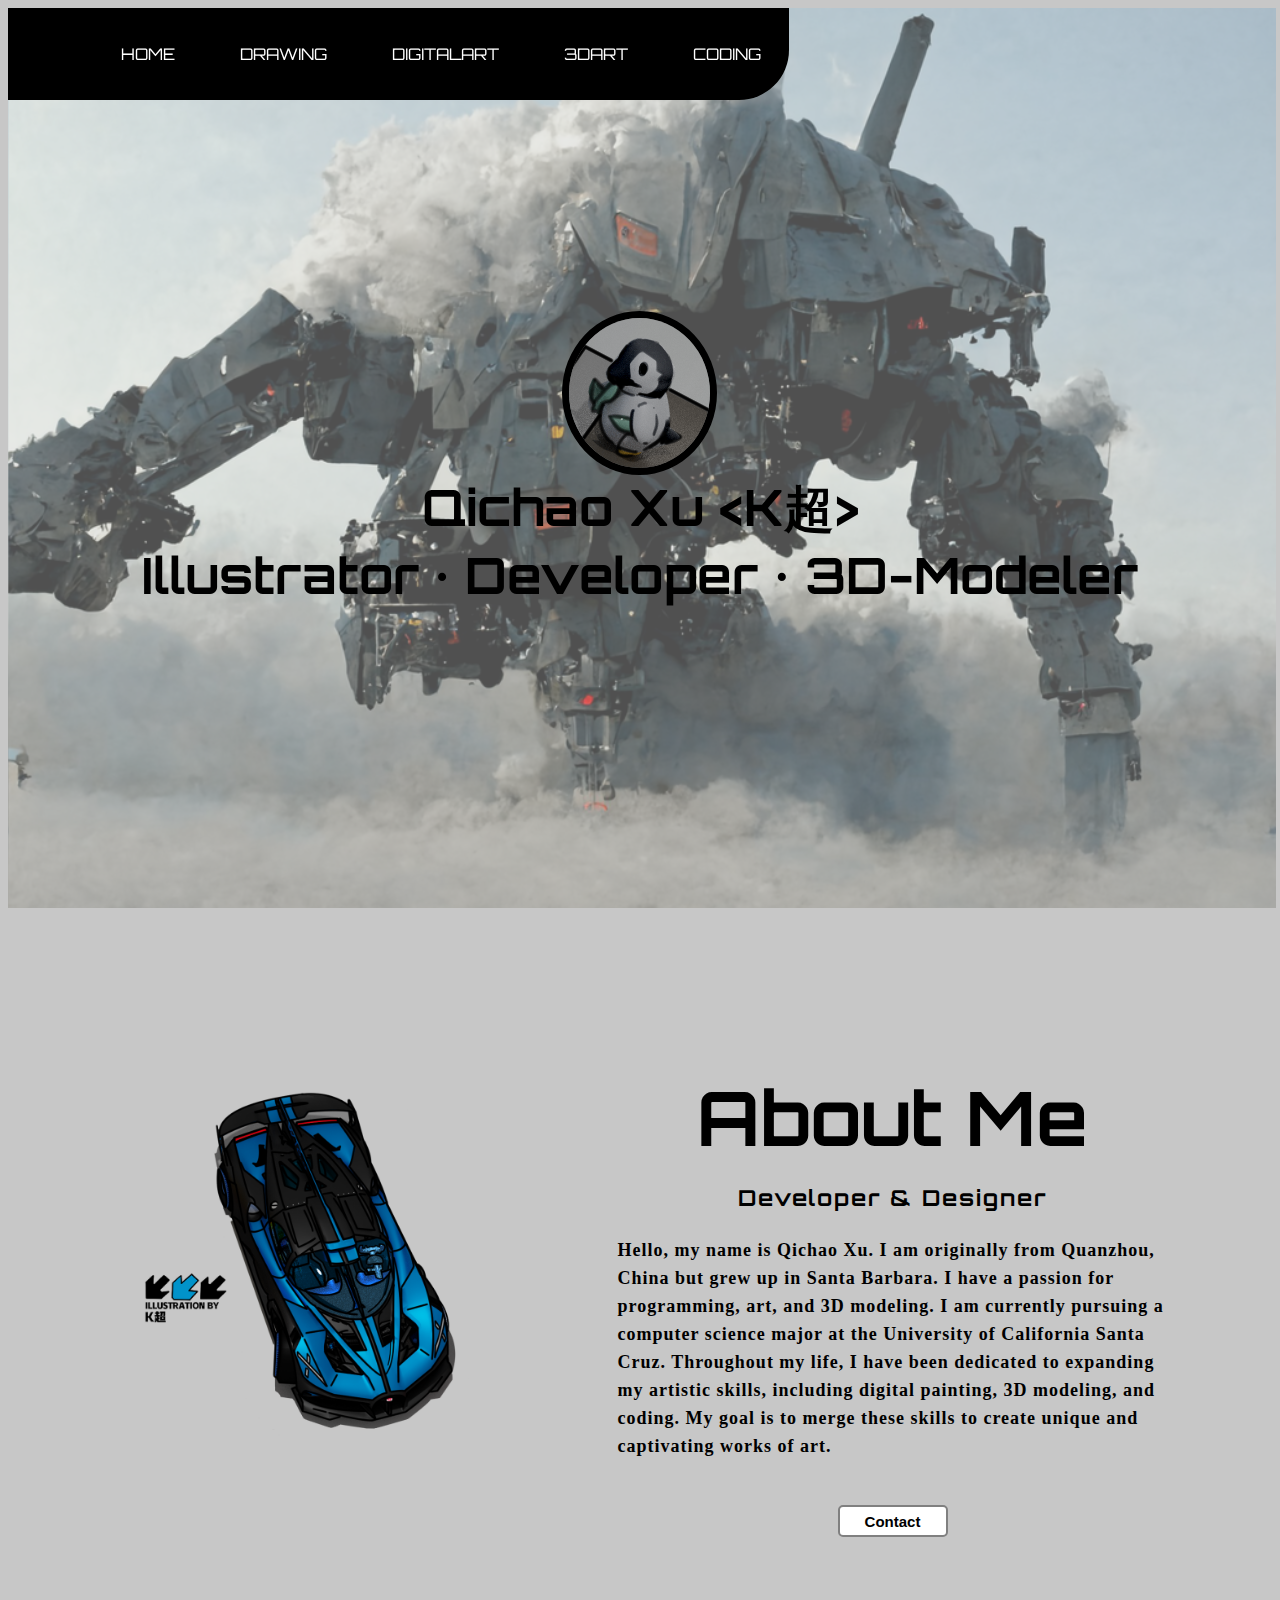
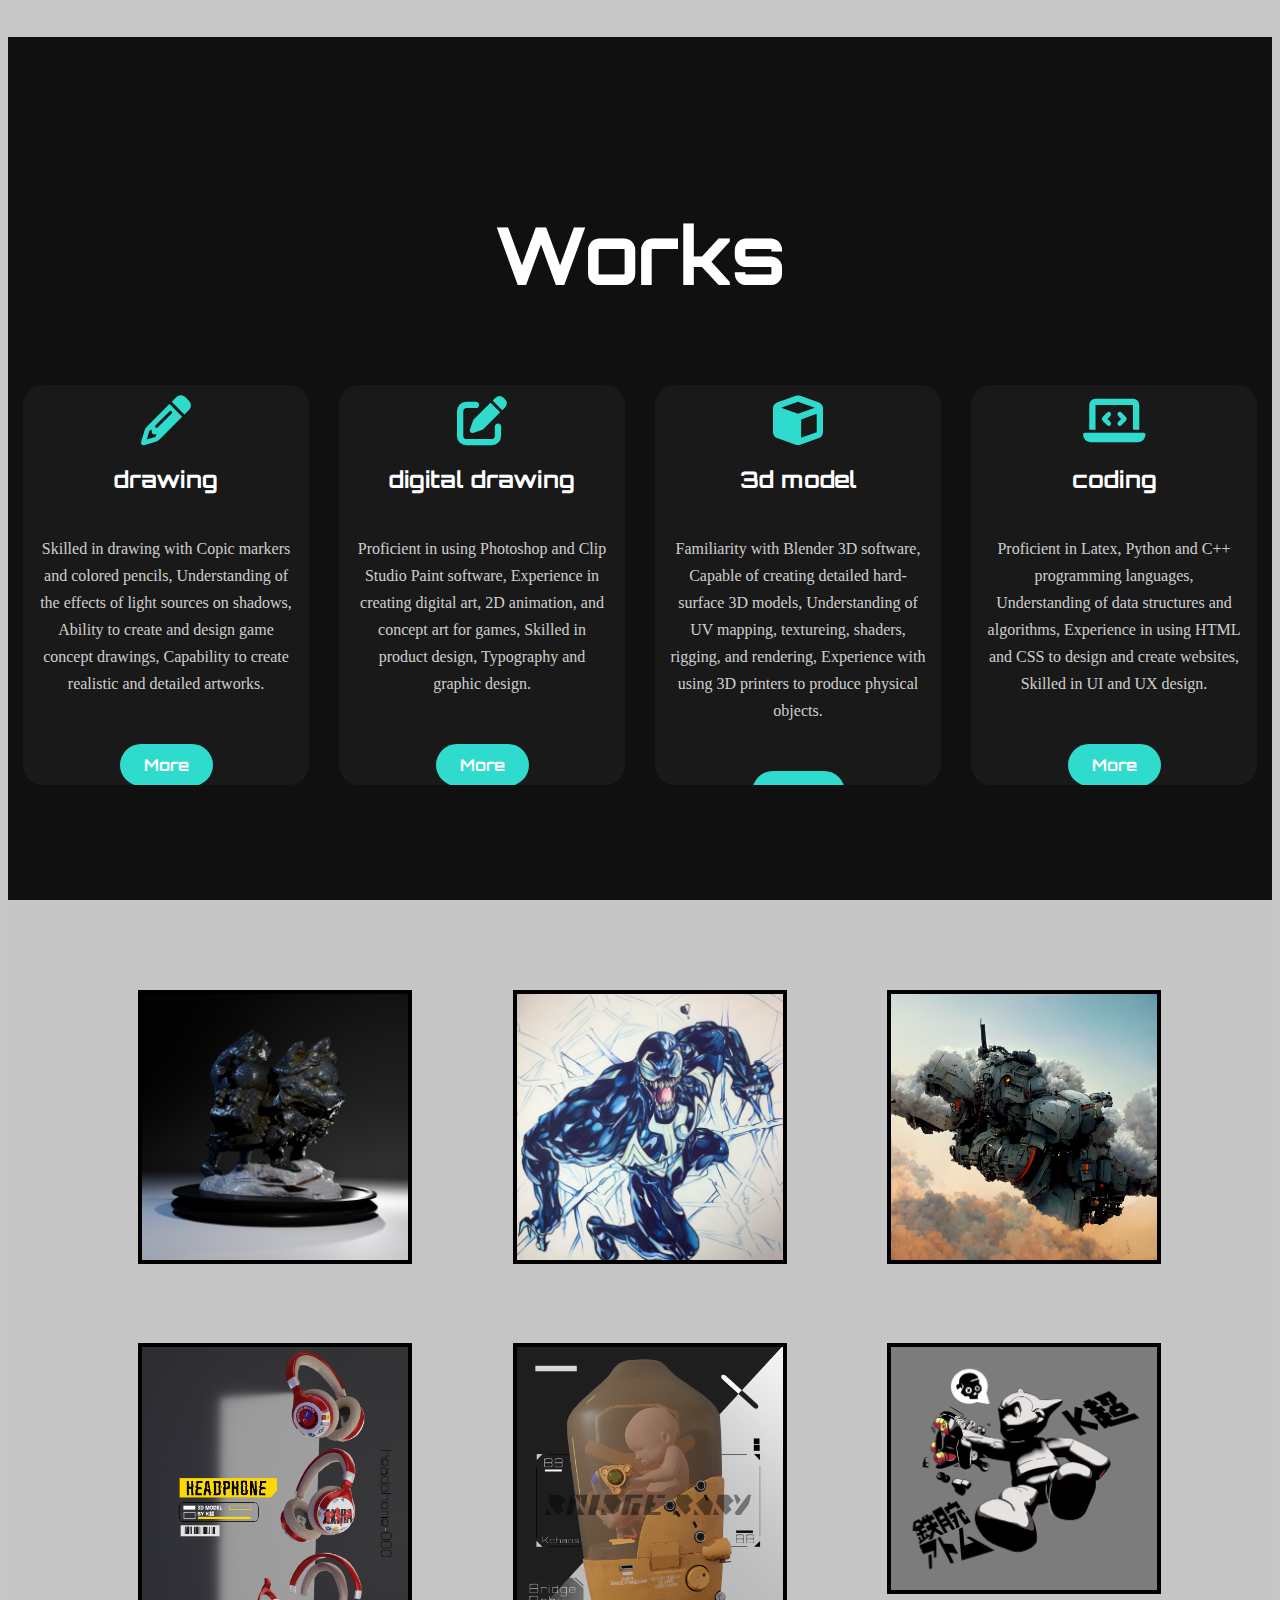
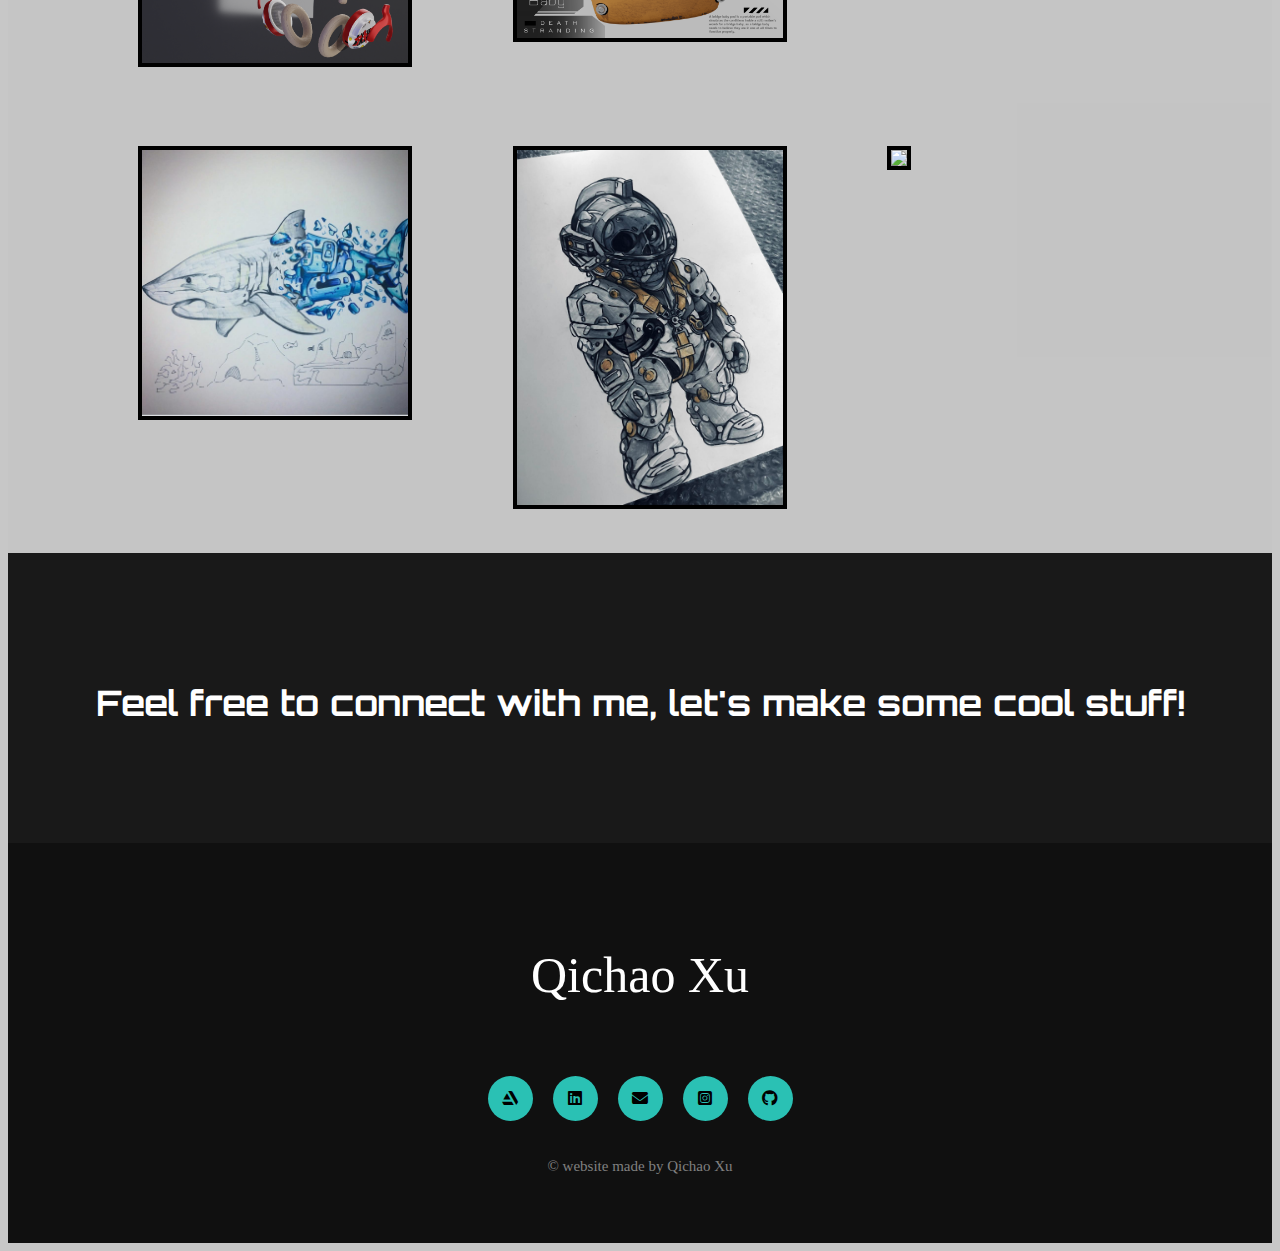
==== commit 551e2502: "Update index.html" ====
--- a/index.html
+++ b/index.html
@@ -159,7 +159,7 @@
 
     <div class="art-grid">
         <div>
-            <img class="artworks" src="images/shibainu">
+            <img class="artworks" src="images/shibainu.png">
         </div>
         <div>
             <img class="artworks" src="images/venom.jpg">
@@ -168,13 +168,13 @@
             <img class="artworks" src="images/mecha5.png">
         </div>
         <div>
-            <img class="artworks" src="images/akiraheadphone2">
+            <img class="artworks" src="images/akiraheadphone2.png">
         </div>
         <div>
             <img class="artworks" src="images/bbpod.png">
         </div>
         <div>
-            <img class="artworks" src="images/astroboyart">
+            <img class="artworks" src="images/astroboyart.png">
         </div>
         <div>
             <img class="artworks" src="images/shark.jpg">
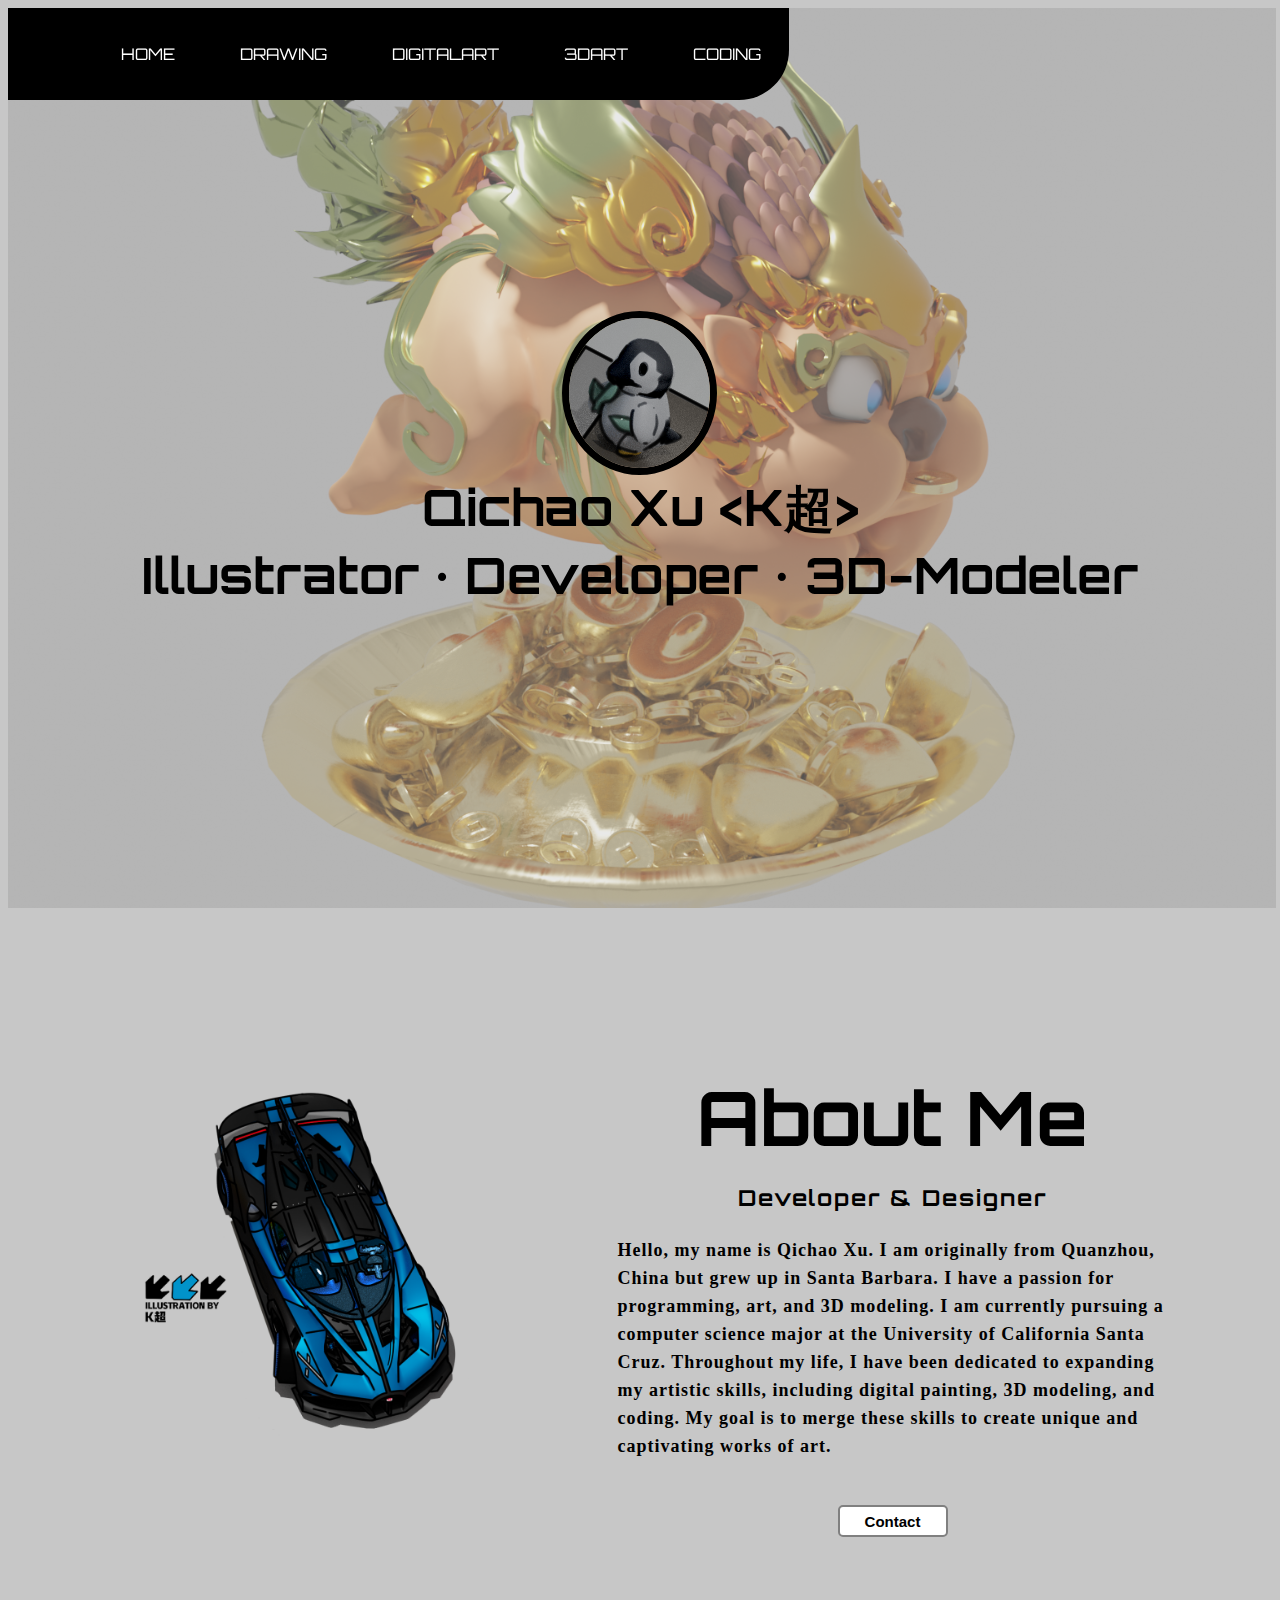
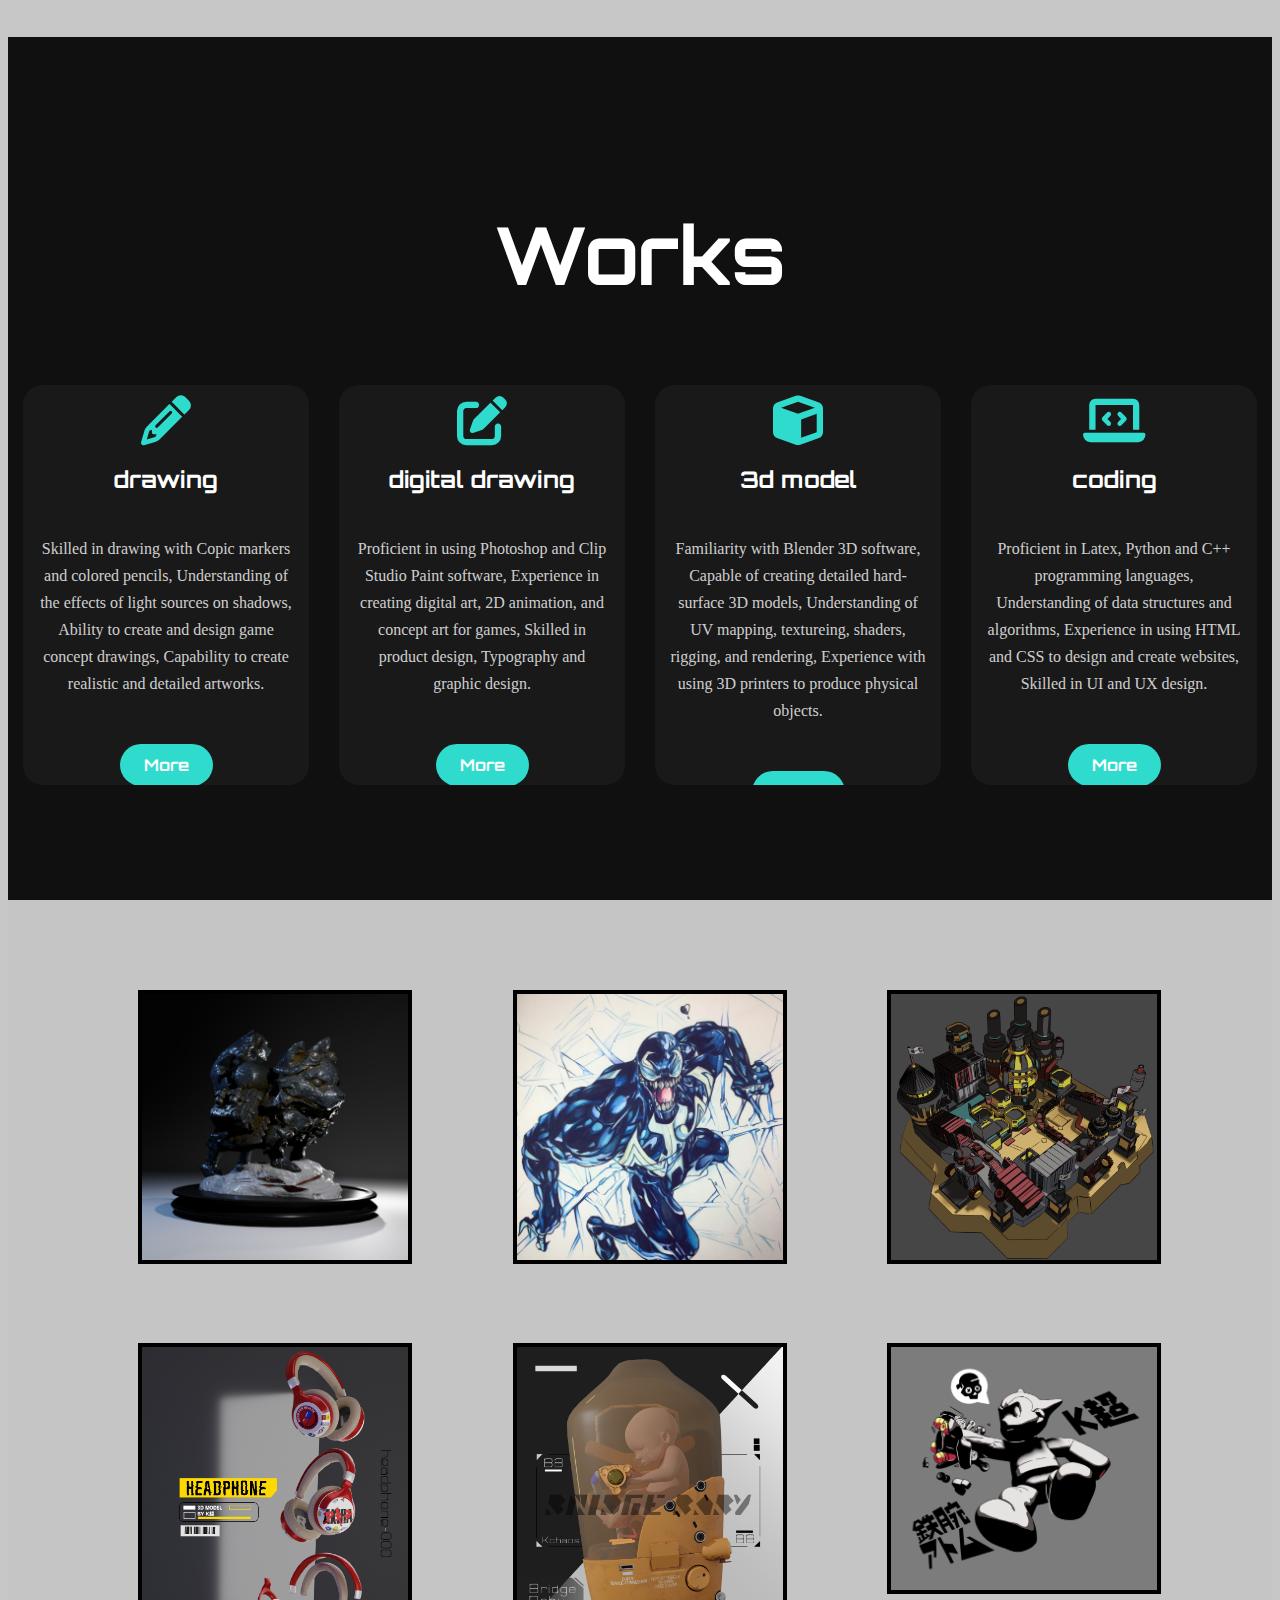
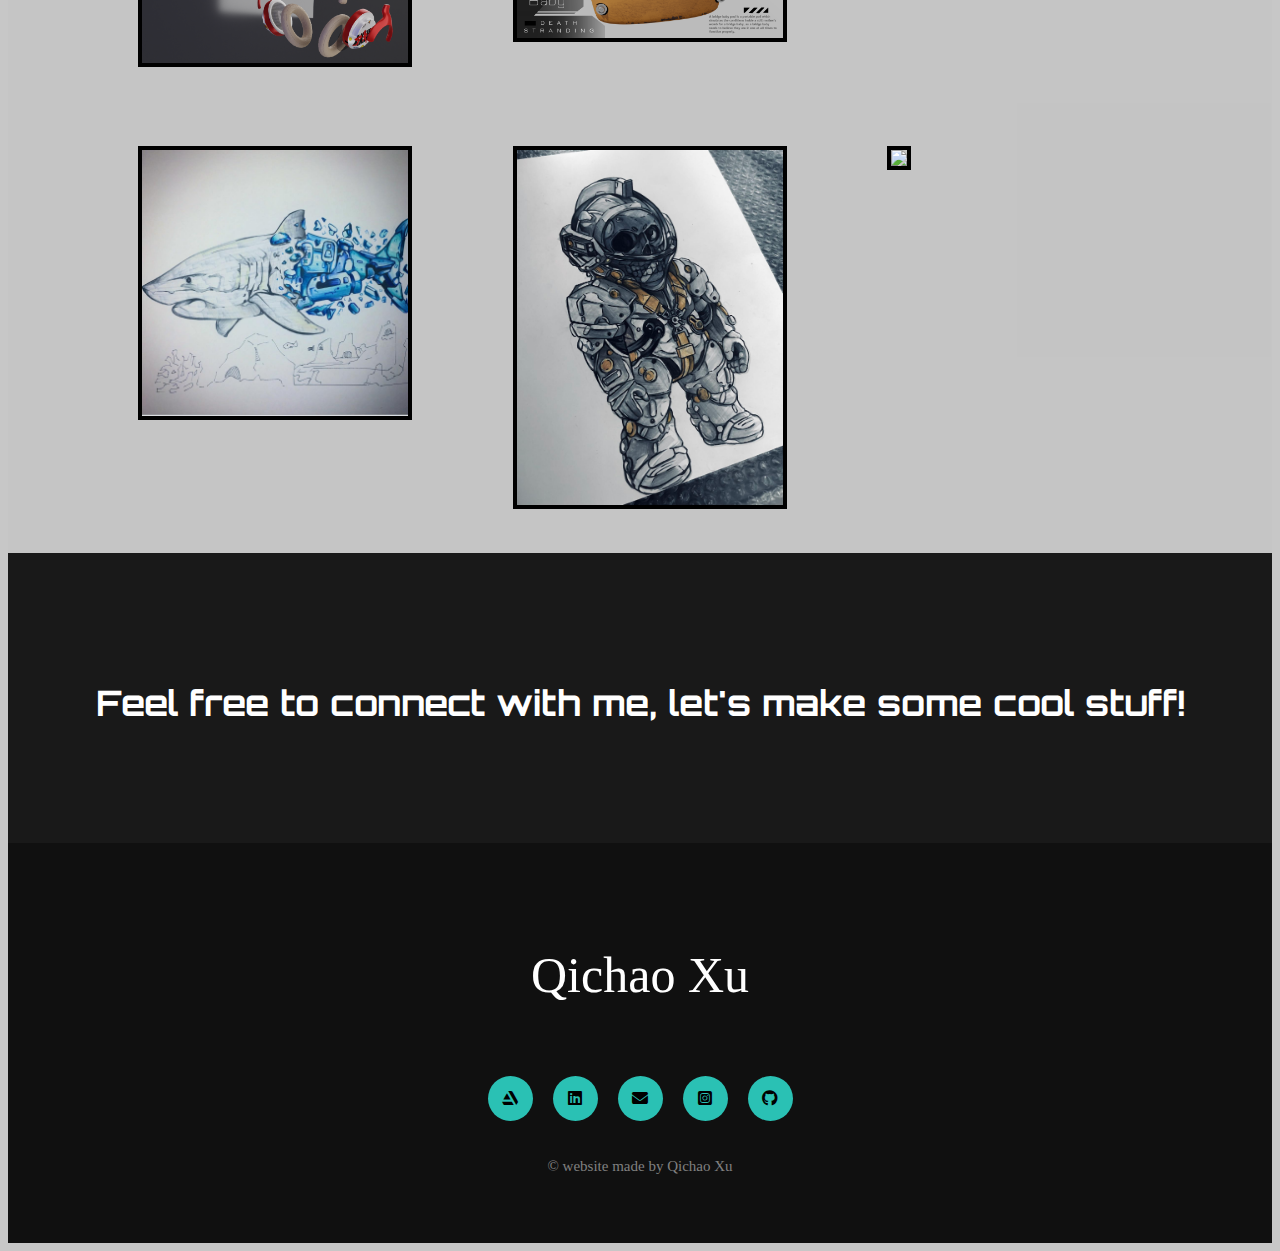
==== commit d5fc31cf: "Update index.html" ====
--- a/index.html
+++ b/index.html
@@ -165,7 +165,7 @@
             <img class="artworks" src="images/venom.jpg">
         </div>
         <div>
-            <img class="artworks" src="images/mecha5.png">
+            <img class="artworks" src="images/arttest1.png">
         </div>
         <div>
             <img class="artworks" src="images/akiraheadphone2.png">
--- a/kchaos.css
+++ b/kchaos.css
@@ -1,7 +1,7 @@
 .background-img {
     height: 100vh;
     width: 99.1%;
-    background-image: url("images/mecha4.png");
+    background-image: url("images/piqiu.png");
     opacity: 60%;
     background-size: cover;
     background-position: center;
@@ -22,7 +22,7 @@
 .digitaldrawing-background {
     height: 100vh;
     width: 99.1%;
-    background-image: url("images/mecha5.png");
+    background-image: url("images/psyduck.png");
     opacity: 40%;
     background-size: cover;
     background-position: center;
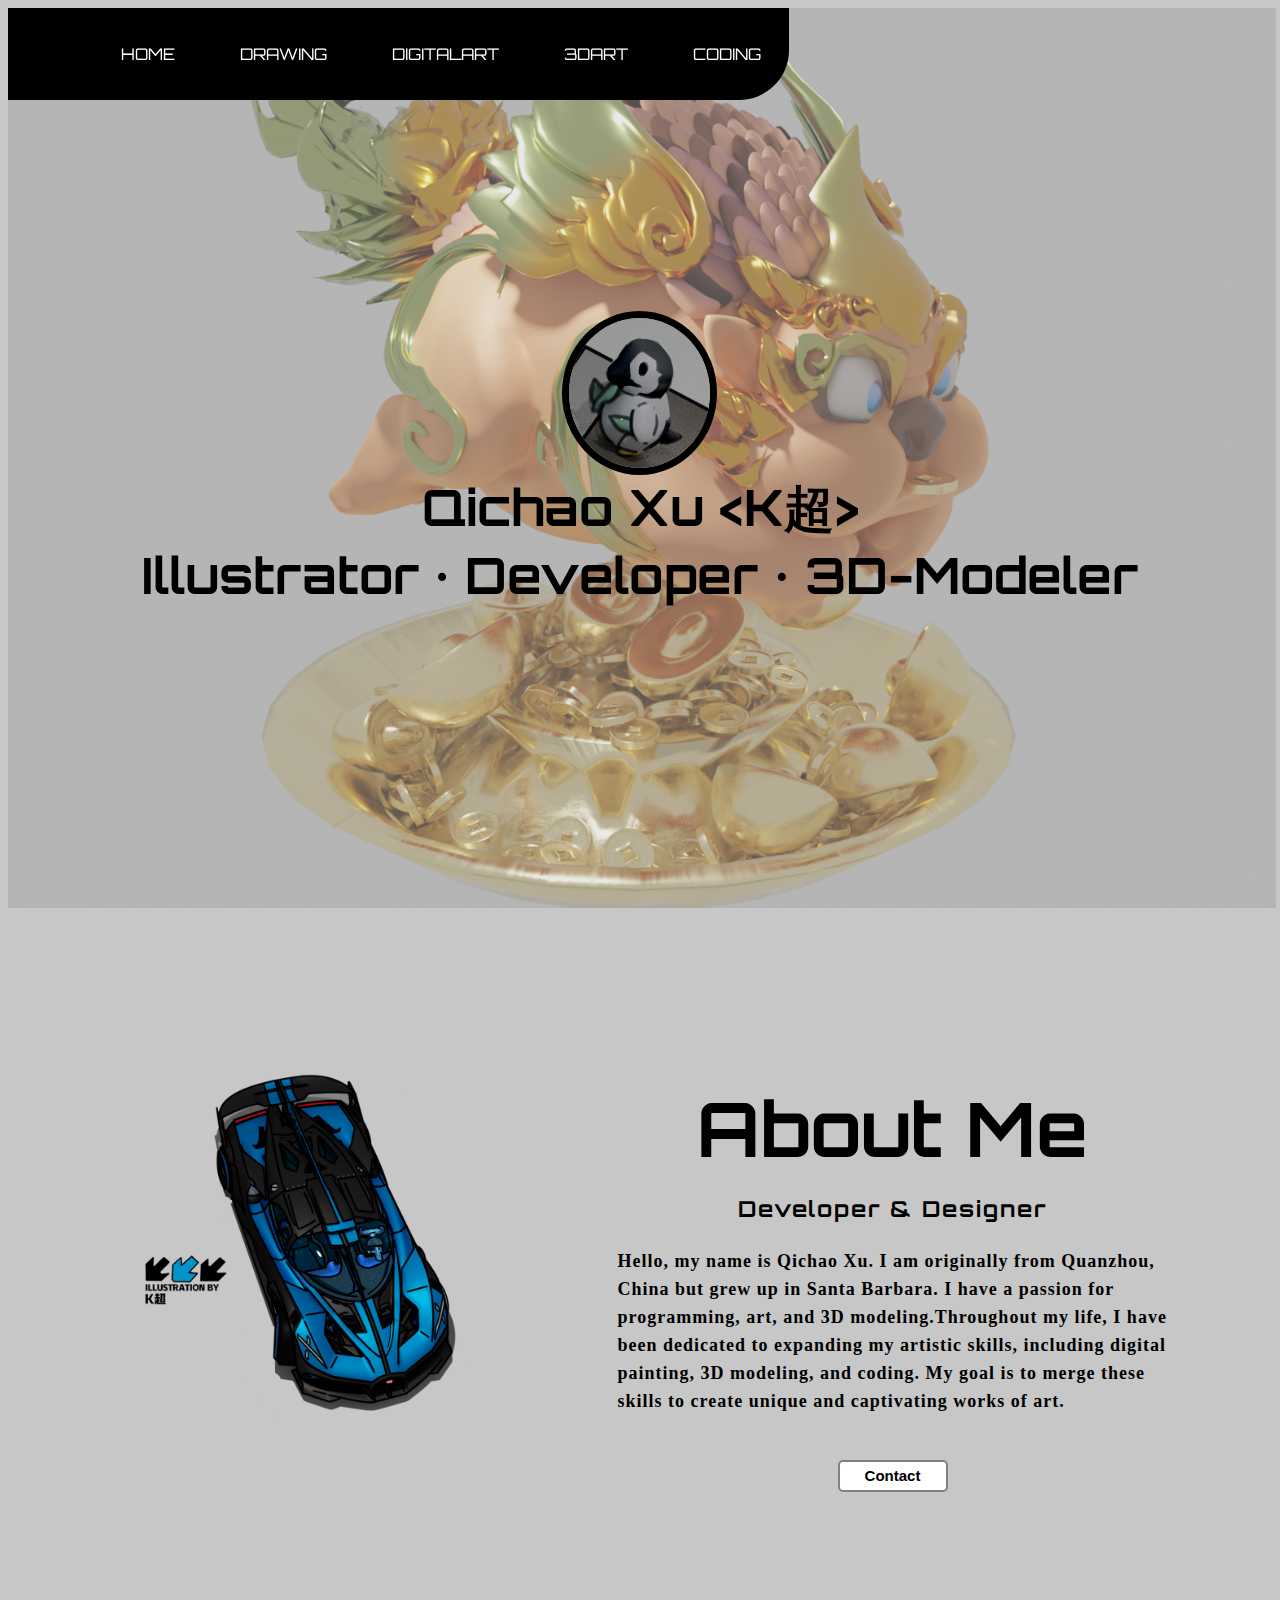
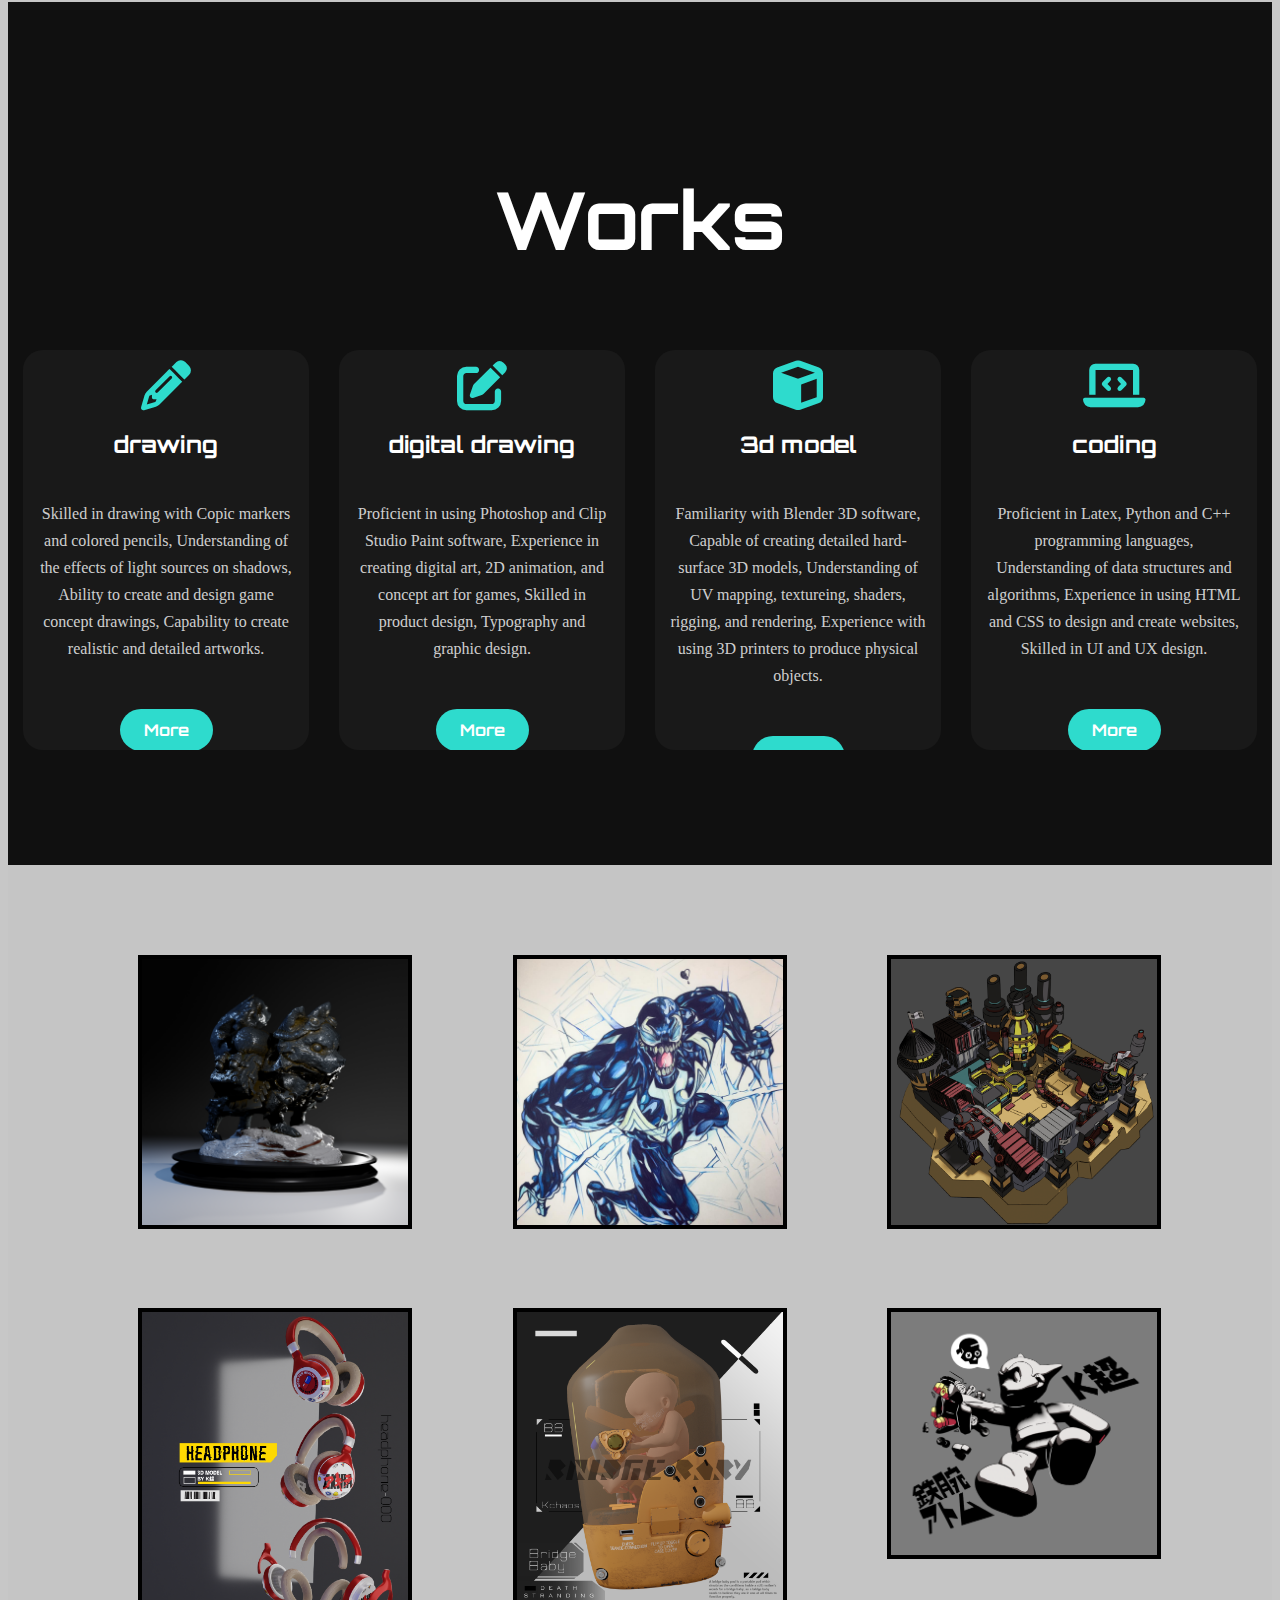
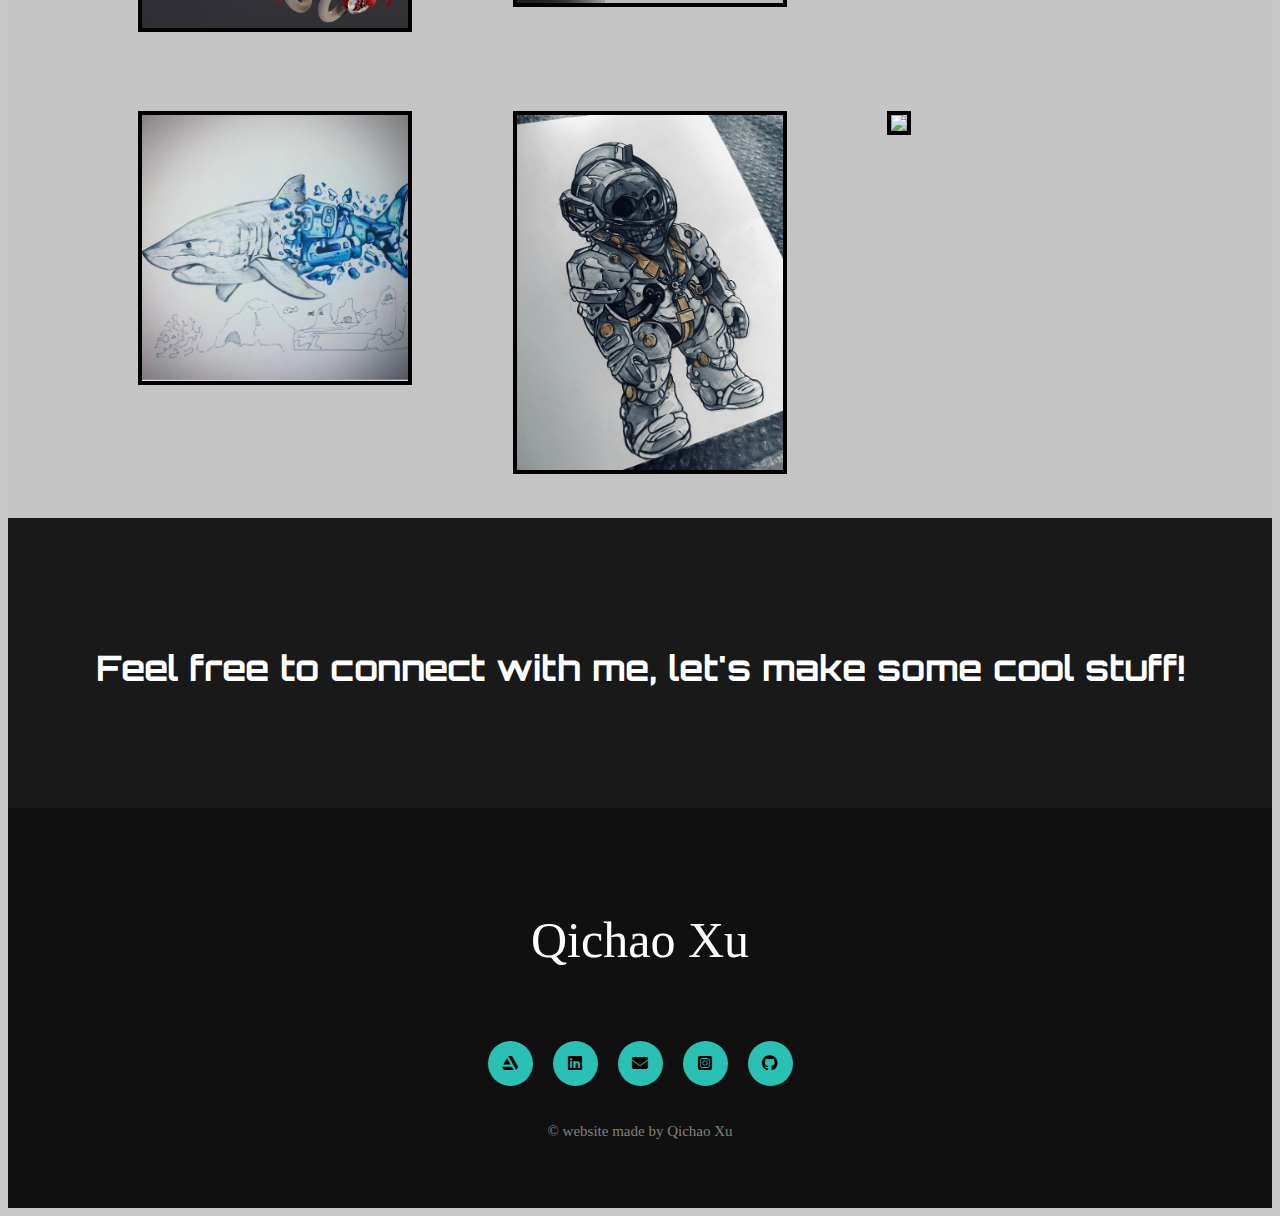
==== commit c8574d3c: "Update index.html" ====
--- a/index.html
+++ b/index.html
@@ -77,7 +77,7 @@
                 <div>
                 <h2><span id="about"></span>About Me</h2>
                 <h5>Developer & <span>Designer</span></h5>
-                <p>Hello, my name is Qichao Xu. I am originally from Quanzhou, China but grew up in Santa Barbara. I have a passion for programming, art, and 3D modeling. I am currently pursuing a computer science major at the University of California Santa Cruz. Throughout my life, I have been dedicated to expanding my artistic skills, including digital painting, 3D modeling, and coding. My goal is to merge these skills to create unique and captivating works of art.
+                <p>Hello, my name is Qichao Xu. I am originally from Quanzhou, China but grew up in Santa Barbara. I have a passion for programming, art, and 3D modeling.Throughout my life, I have been dedicated to expanding my artistic skills, including digital painting, 3D modeling, and coding. My goal is to merge these skills to create unique and captivating works of art.
 
                  <p>
                 </div>
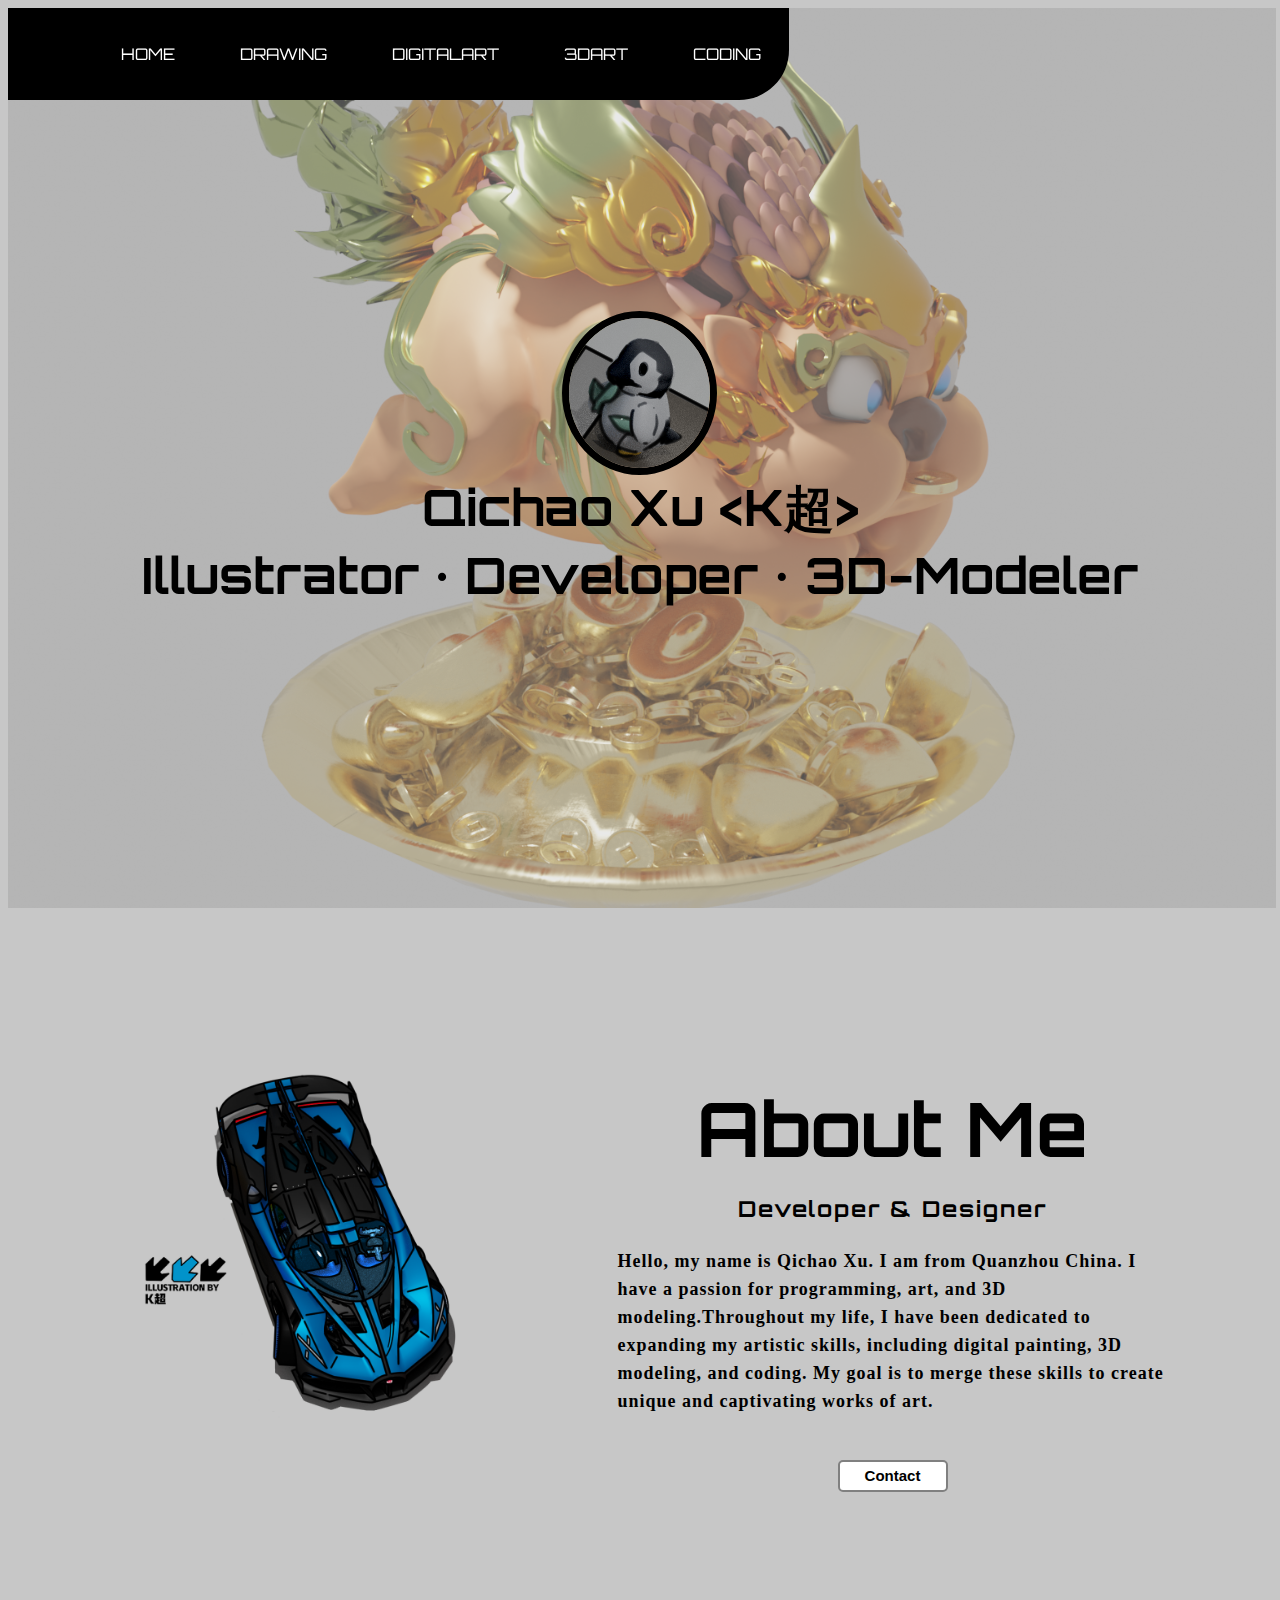
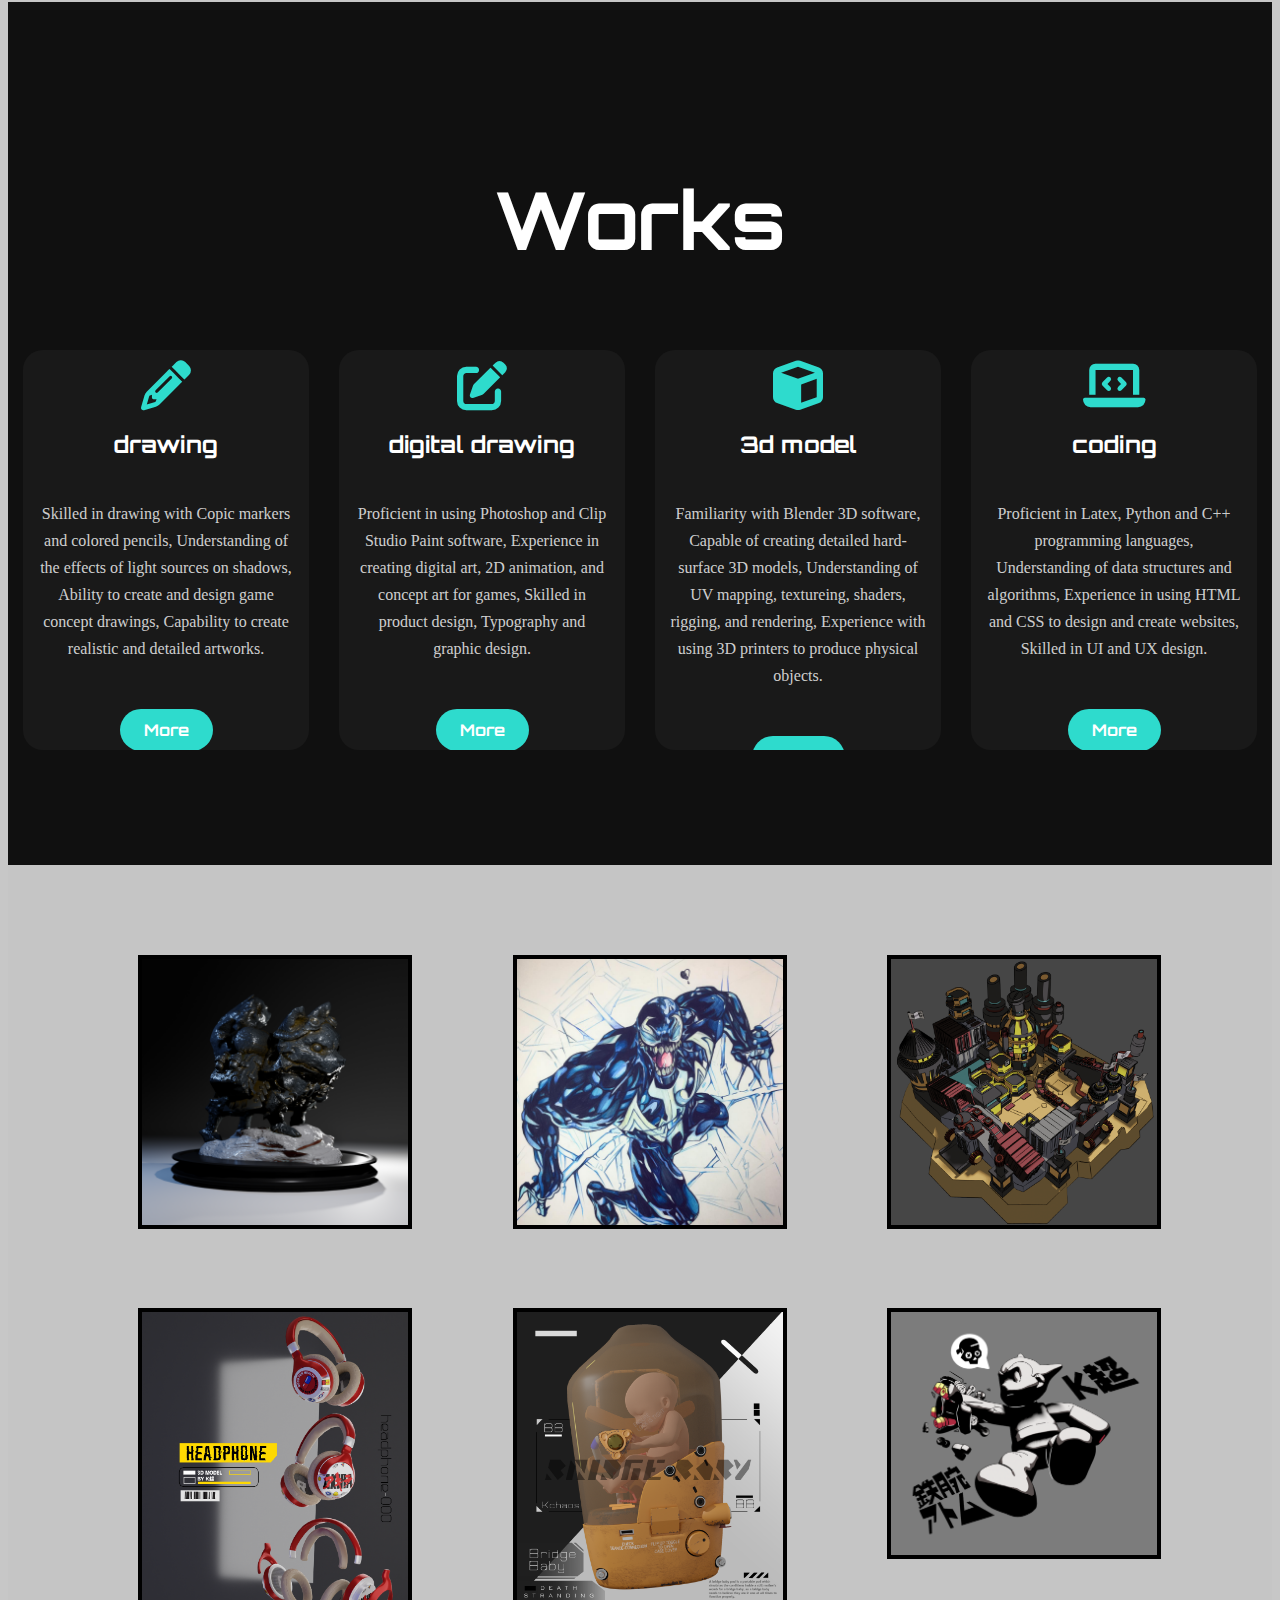
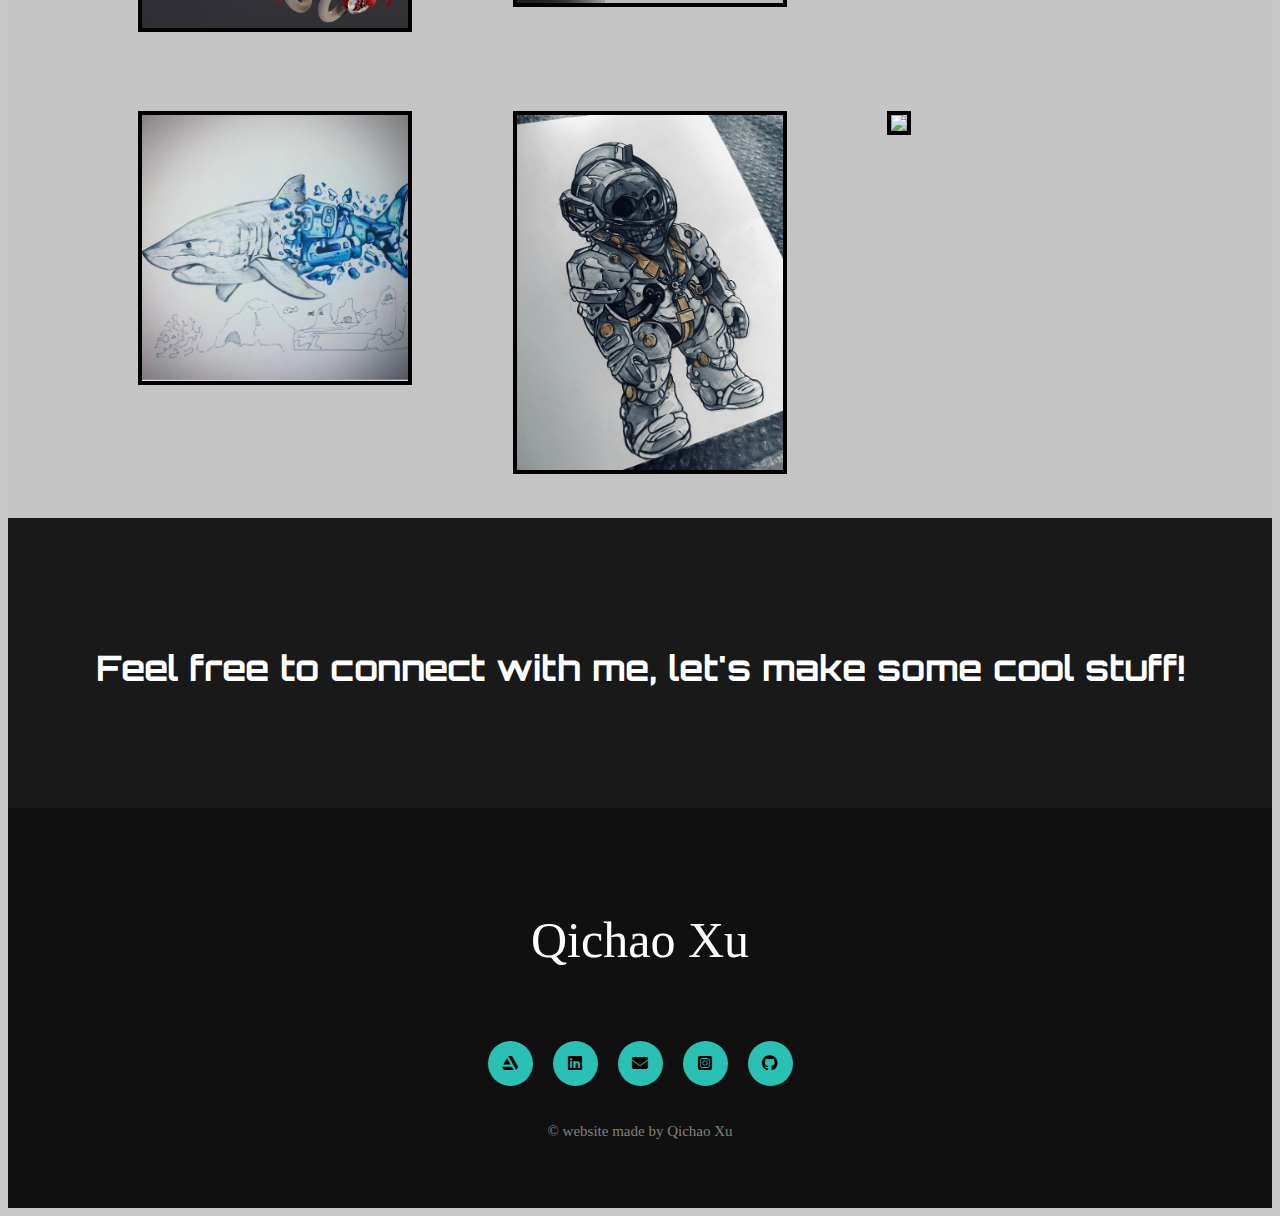
==== commit 9ca62daf: "Update index.html" ====
--- a/index.html
+++ b/index.html
@@ -77,7 +77,7 @@
                 <div>
                 <h2><span id="about"></span>About Me</h2>
                 <h5>Developer & <span>Designer</span></h5>
-                <p>Hello, my name is Qichao Xu. I am originally from Quanzhou, China but grew up in Santa Barbara. I have a passion for programming, art, and 3D modeling.Throughout my life, I have been dedicated to expanding my artistic skills, including digital painting, 3D modeling, and coding. My goal is to merge these skills to create unique and captivating works of art.
+                <p>Hello, my name is Qichao Xu. I am from Quanzhou China. I have a passion for programming, art, and 3D modeling.Throughout my life, I have been dedicated to expanding my artistic skills, including digital painting, 3D modeling, and coding. My goal is to merge these skills to create unique and captivating works of art.
 
                  <p>
                 </div>
